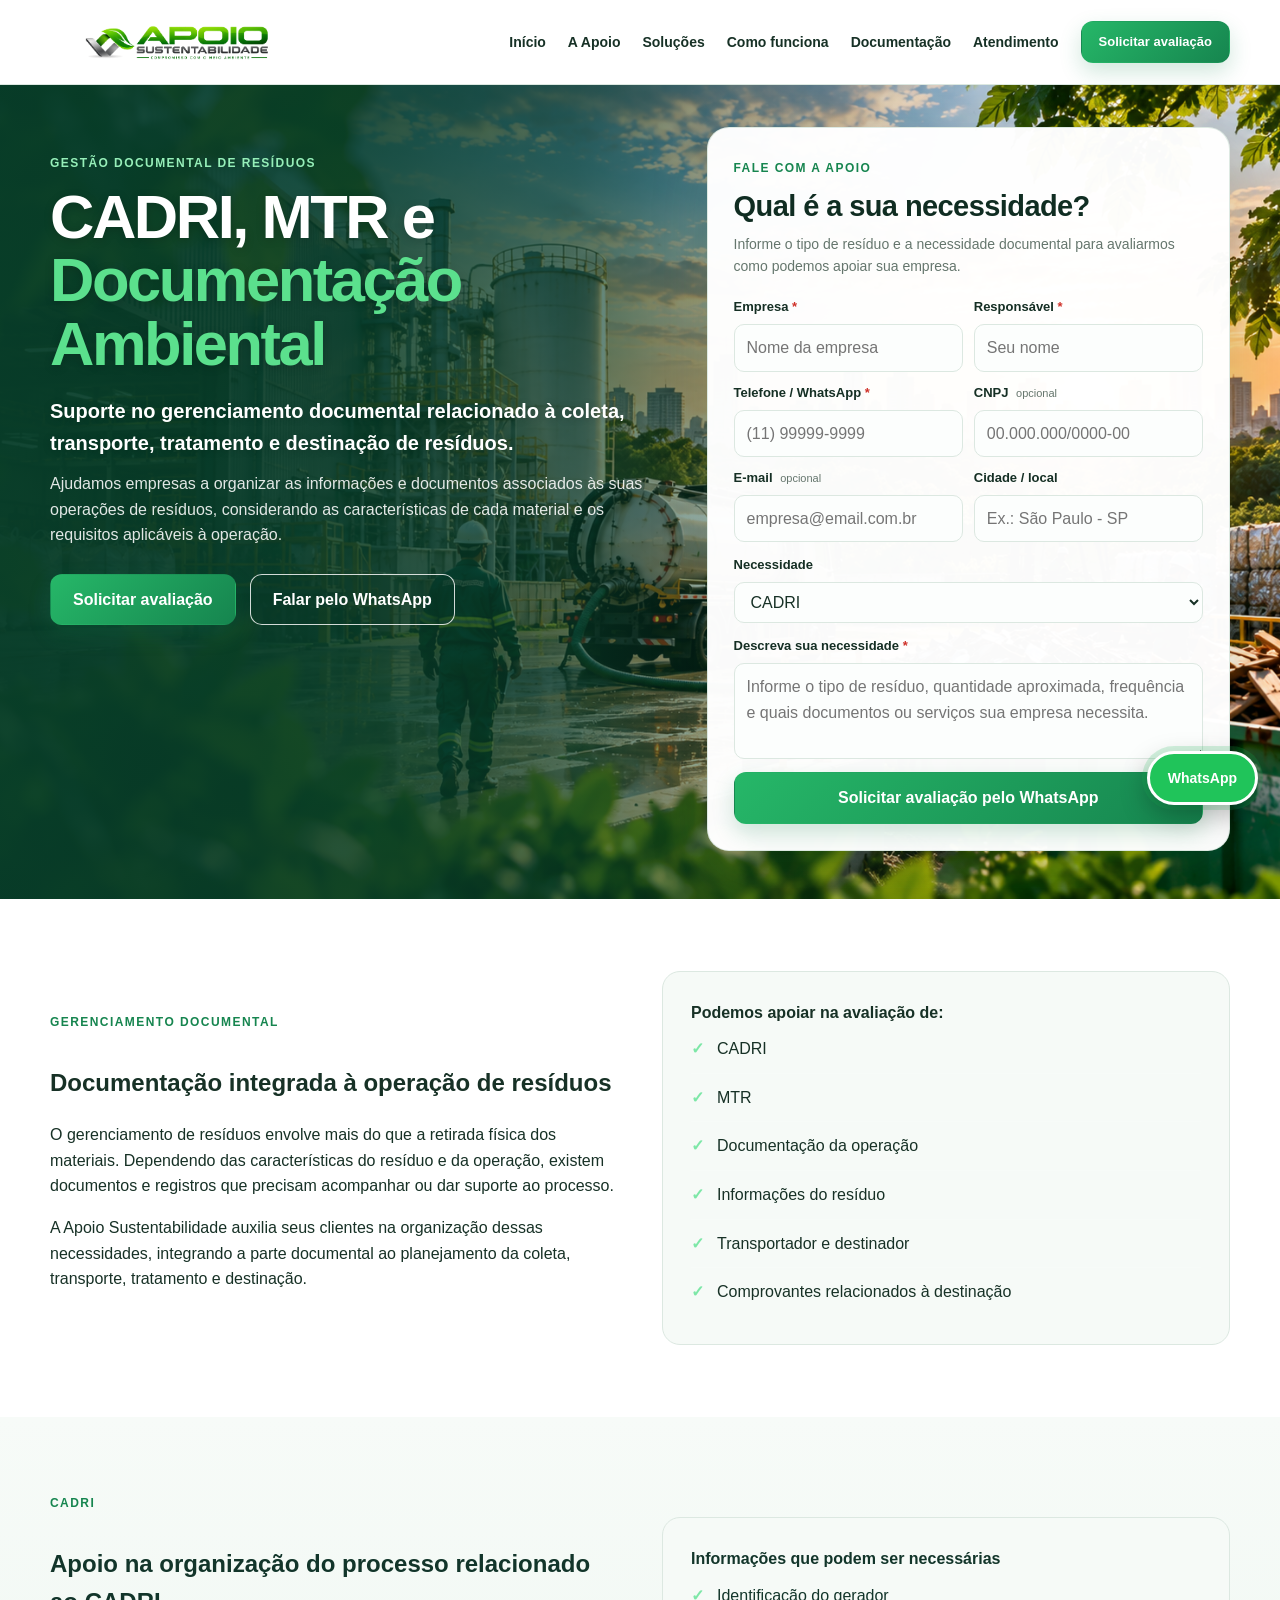
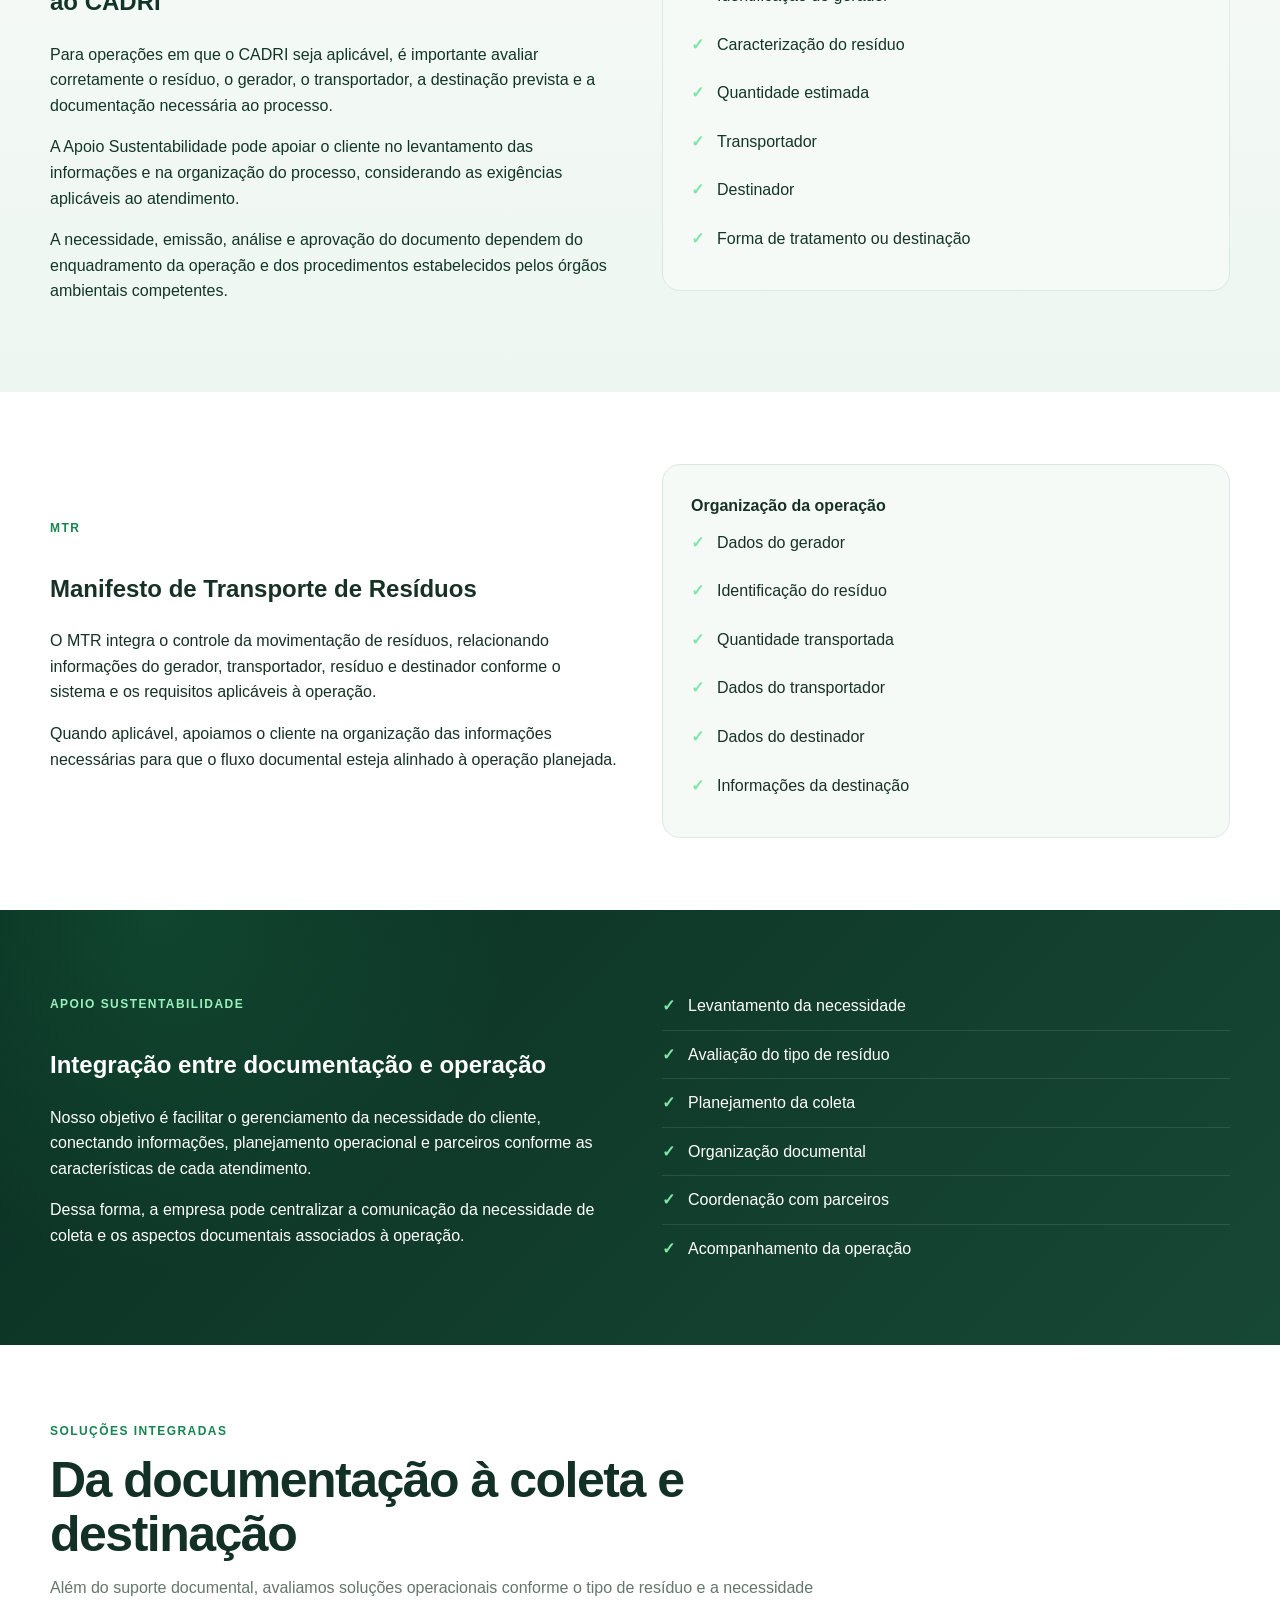
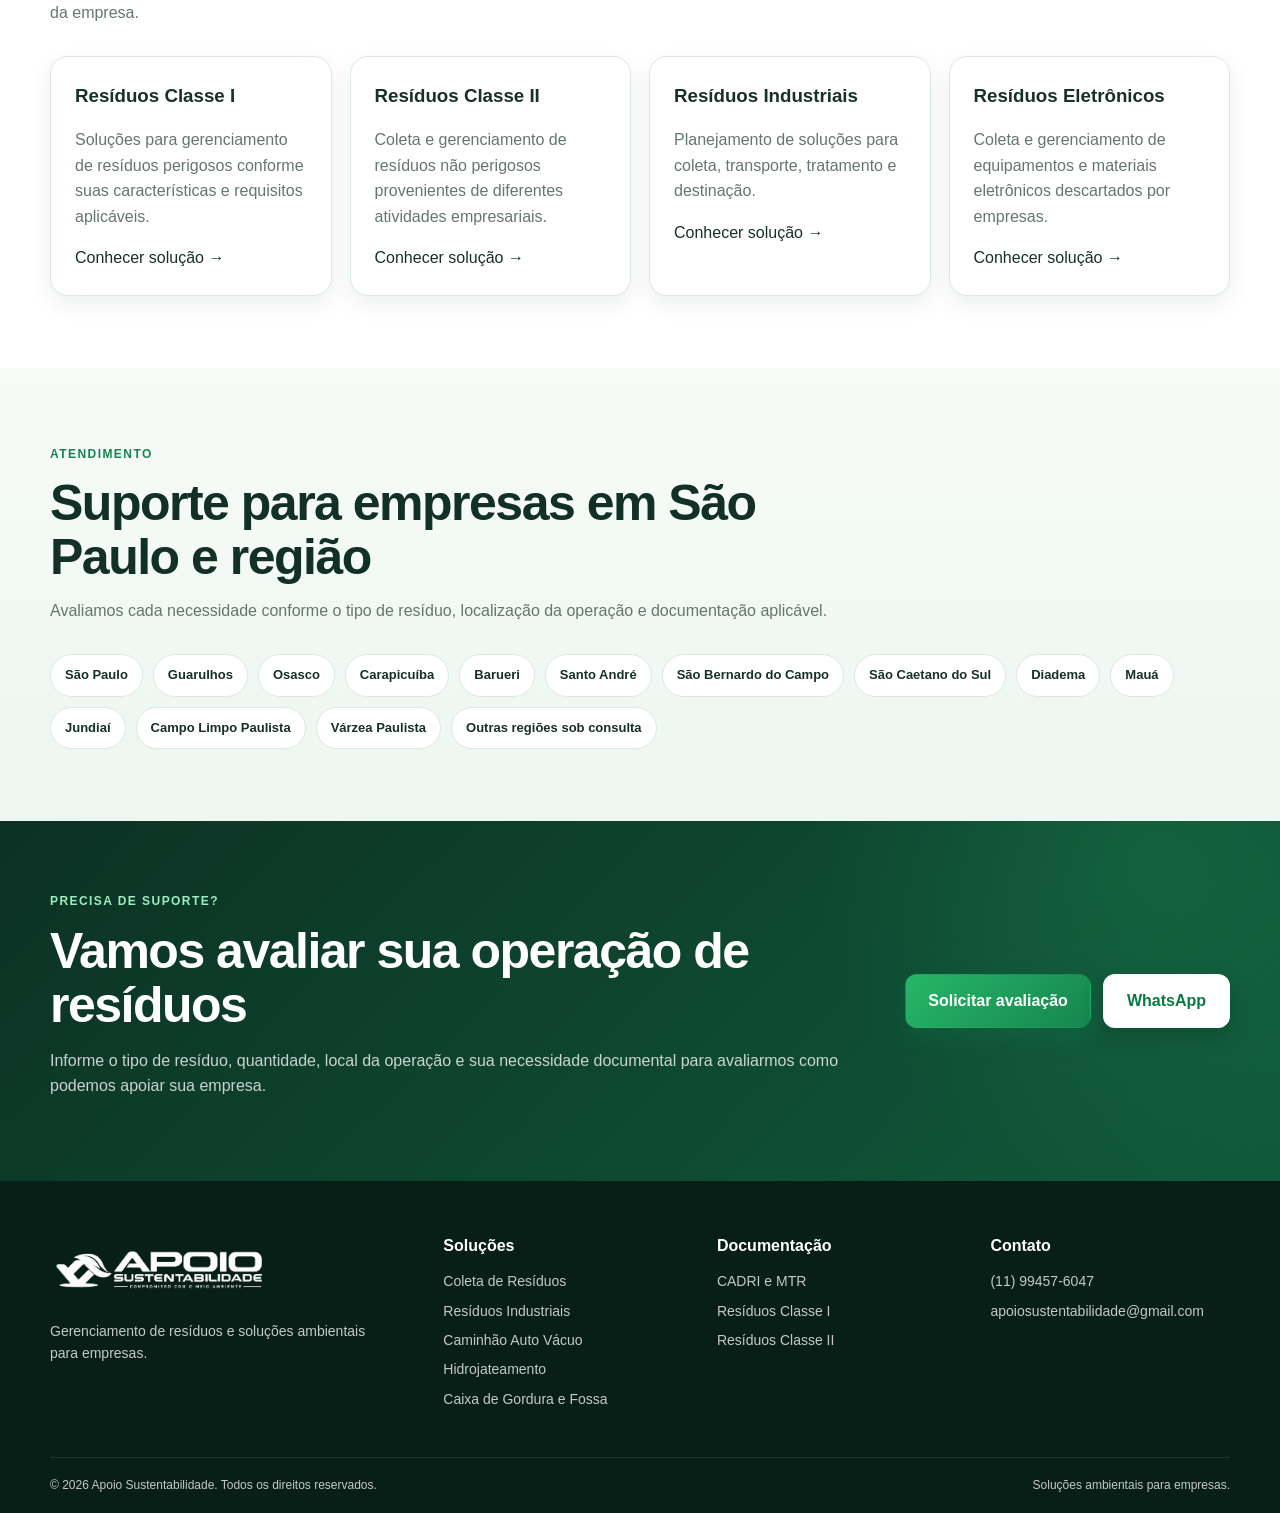
==== cadri-mtr-documentacao-ambiental.html @ a66aed2f "Cria página de CADRI MTR e documentação ambiental" ====
<!DOCTYPE html>
<html lang="pt-BR">
<head>
  <meta charset="UTF-8">
  <meta name="viewport" content="width=device-width, initial-scale=1.0">

  <title>CADRI, MTR e Documentação Ambiental | Apoio Sustentabilidade</title>

  <meta
    name="description"
    content="Suporte no gerenciamento de CADRI, MTR e documentação ambiental relacionada à coleta, transporte e destinação de resíduos para empresas em São Paulo."
  >

  <link
    rel="canonical"
    href="https://www.apoiosustentabilidade.com.br/cadri-mtr-documentacao-ambiental.html"
  >

  <link rel="icon" type="image/svg+xml" href="favicon.svg">
  <link rel="stylesheet" href="styles.css?v=20260906-4">
</head>

<body id="top">

<header class="header">
  <div class="container nav-wrap">

    <a href="index.html" class="brand" aria-label="Apoio Sustentabilidade">
      <img
        src="logo-apoio.png"
        alt="Apoio Sustentabilidade"
        class="brand-logo"
      >
    </a>

    <button
      class="menu-toggle"
      type="button"
      aria-label="Abrir menu"
    >
      ☰
    </button>

    <nav class="nav">
      <a href="index.html">Início</a>
      <a href="index.html#apoio">A Apoio</a>
      <a href="index.html#solucoes">Soluções</a>
      <a href="index.html#como-funciona">Como funciona</a>
      <a href="index.html#documentacao">Documentação</a>
      <a href="index.html#atendimento">Atendimento</a>

      <a href="#cotacao" class="btn btn-sm">
        Solicitar avaliação
      </a>
    </nav>

  </div>
</header>


<main>

  <!-- HERO -->

  <section class="hero hero-v2">

    <div class="container hero-grid">

      <div class="hero-copy hero-copy-v2">

        <span class="eyebrow hero-eyebrow">
          Gestão documental de resíduos
        </span>

        <h1>
          CADRI, MTR e
          <strong>Documentação Ambiental</strong>
        </h1>

        <p class="hero-lead">
          Suporte no gerenciamento documental relacionado à coleta,
          transporte, tratamento e destinação de resíduos.
        </p>

        <p class="hero-description">
          Ajudamos empresas a organizar as informações e documentos
          associados às suas operações de resíduos, considerando as
          características de cada material e os requisitos aplicáveis
          à operação.
        </p>

        <div class="hero-actions">

          <a href="#cotacao" class="btn">
            Solicitar avaliação
          </a>

          <a
            href="https://wa.me/5511994576047"
            target="_blank"
            rel="noopener noreferrer"
            class="btn btn-outline"
          >
            Falar pelo WhatsApp
          </a>

        </div>

      </div>


      <!-- FORMULÁRIO -->

      <div class="quote-card quote-card-v2" id="cotacao">

        <span class="eyebrow">
          Fale com a Apoio
        </span>

        <h2>
          Qual é a sua necessidade?
        </h2>

        <p class="quote-intro">
          Informe o tipo de resíduo e a necessidade documental
          para avaliarmos como podemos apoiar sua empresa.
        </p>

        <form id="leadForm">

          <div class="form-grid">

            <div class="form-field">
              <label for="empresa">
                Empresa <span>*</span>
              </label>

              <input
                id="empresa"
                type="text"
                placeholder="Nome da empresa"
                required
              >
            </div>


            <div class="form-field">
              <label for="nome">
                Responsável <span>*</span>
              </label>

              <input
                id="nome"
                type="text"
                placeholder="Seu nome"
                required
              >
            </div>


            <div class="form-field">
              <label for="telefone">
                Telefone / WhatsApp <span>*</span>
              </label>

              <input
                id="telefone"
                type="tel"
                placeholder="(11) 99999-9999"
                required
              >
            </div>


            <div class="form-field">
              <label for="cnpj">
                CNPJ <small>opcional</small>
              </label>

              <input
                id="cnpj"
                type="text"
                placeholder="00.000.000/0000-00"
              >
            </div>


            <div class="form-field">
              <label for="email">
                E-mail <small>opcional</small>
              </label>

              <input
                id="email"
                type="email"
                placeholder="empresa@email.com.br"
              >
            </div>


            <div class="form-field">
              <label for="cidade">
                Cidade / local
              </label>

              <input
                id="cidade"
                type="text"
                placeholder="Ex.: São Paulo - SP"
              >
            </div>

          </div>


          <div class="form-field">

            <label for="servico">
              Necessidade
            </label>

            <select id="servico">

              <option value="CADRI">
                CADRI
              </option>

              <option value="MTR">
                MTR
              </option>

              <option value="CADRI e MTR">
                CADRI e MTR
              </option>

              <option value="Documentação Ambiental">
                Documentação Ambiental
              </option>

              <option value="Gerenciamento de Resíduos">
                Gerenciamento de Resíduos
              </option>

              <option value="Coleta e Destinação de Resíduos">
                Coleta e Destinação de Resíduos
              </option>

              <option value="Outro">
                Outro
              </option>

            </select>

          </div>


          <div class="form-field">

            <label for="demanda">
              Descreva sua necessidade <span>*</span>
            </label>

            <textarea
              id="demanda"
              placeholder="Informe o tipo de resíduo, quantidade aproximada, frequência e quais documentos ou serviços sua empresa necessita."
              required
            ></textarea>

          </div>


          <button type="submit" class="btn btn-full">
            Solicitar avaliação pelo WhatsApp
          </button>

        </form>

      </div>

    </div>

  </section>


  <!-- INTRODUÇÃO -->

  <section class="section">

    <div class="container two-col">

      <div>

        <span class="eyebrow">
          Gerenciamento documental
        </span>

        <h2>
          Documentação integrada à operação de resíduos
        </h2>

        <p>
          O gerenciamento de resíduos envolve mais do que a retirada
          física dos materiais. Dependendo das características do
          resíduo e da operação, existem documentos e registros que
          precisam acompanhar ou dar suporte ao processo.
        </p>

        <p>
          A Apoio Sustentabilidade auxilia seus clientes na organização
          dessas necessidades, integrando a parte documental ao
          planejamento da coleta, transporte, tratamento e destinação.
        </p>

      </div>


      <div class="area-panel">

        <strong>
          Podemos apoiar na avaliação de:
        </strong>

        <ul class="check-list">
          <li>CADRI</li>
          <li>MTR</li>
          <li>Documentação da operação</li>
          <li>Informações do resíduo</li>
          <li>Transportador e destinador</li>
          <li>Comprovantes relacionados à destinação</li>
        </ul>

      </div>

    </div>

  </section>


  <!-- CADRI -->

  <section class="section equipment-solutions">

    <div class="container two-col">

      <div>

        <span class="eyebrow">
          CADRI
        </span>

        <h2>
          Apoio na organização do processo relacionado ao CADRI
        </h2>

        <p>
          Para operações em que o CADRI seja aplicável, é importante
          avaliar corretamente o resíduo, o gerador, o transportador,
          a destinação prevista e a documentação necessária ao processo.
        </p>

        <p>
          A Apoio Sustentabilidade pode apoiar o cliente no levantamento
          das informações e na organização do processo, considerando
          as exigências aplicáveis ao atendimento.
        </p>

        <p>
          A necessidade, emissão, análise e aprovação do documento
          dependem do enquadramento da operação e dos procedimentos
          estabelecidos pelos órgãos ambientais competentes.
        </p>

      </div>


      <div class="area-panel">

        <strong>
          Informações que podem ser necessárias
        </strong>

        <ul class="check-list">
          <li>Identificação do gerador</li>
          <li>Caracterização do resíduo</li>
          <li>Quantidade estimada</li>
          <li>Transportador</li>
          <li>Destinador</li>
          <li>Forma de tratamento ou destinação</li>
        </ul>

      </div>

    </div>

  </section>


  <!-- MTR -->

  <section class="section">

    <div class="container two-col">

      <div>

        <span class="eyebrow">
          MTR
        </span>

        <h2>
          Manifesto de Transporte de Resíduos
        </h2>

        <p>
          O MTR integra o controle da movimentação de resíduos,
          relacionando informações do gerador, transportador,
          resíduo e destinador conforme o sistema e os requisitos
          aplicáveis à operação.
        </p>

        <p>
          Quando aplicável, apoiamos o cliente na organização das
          informações necessárias para que o fluxo documental esteja
          alinhado à operação planejada.
        </p>

      </div>


      <div class="area-panel">

        <strong>
          Organização da operação
        </strong>

        <ul class="check-list">
          <li>Dados do gerador</li>
          <li>Identificação do resíduo</li>
          <li>Quantidade transportada</li>
          <li>Dados do transportador</li>
          <li>Dados do destinador</li>
          <li>Informações da destinação</li>
        </ul>

      </div>

    </div>

  </section>


  <!-- GESTÃO COMPLETA -->

  <section class="section-dark">

    <div class="container two-col">

      <div>

        <span class="eyebrow light">
          Apoio Sustentabilidade
        </span>

        <h2>
          Integração entre documentação e operação
        </h2>

        <p>
          Nosso objetivo é facilitar o gerenciamento da necessidade
          do cliente, conectando informações, planejamento operacional
          e parceiros conforme as características de cada atendimento.
        </p>

        <p>
          Dessa forma, a empresa pode centralizar a comunicação da
          necessidade de coleta e os aspectos documentais associados
          à operação.
        </p>

      </div>


      <div>

        <ul class="check-list">
          <li>Levantamento da necessidade</li>
          <li>Avaliação do tipo de resíduo</li>
          <li>Planejamento da coleta</li>
          <li>Organização documental</li>
          <li>Coordenação com parceiros</li>
          <li>Acompanhamento da operação</li>
        </ul>

      </div>

    </div>

  </section>


  <!-- OUTROS SERVIÇOS -->

  <section class="section">

    <div class="container">

      <div class="section-heading">

        <span class="eyebrow">
          Soluções integradas
        </span>

        <h2>
          Da documentação à coleta e destinação
        </h2>

        <p>
          Além do suporte documental, avaliamos soluções operacionais
          conforme o tipo de resíduo e a necessidade da empresa.
        </p>

      </div>


      <div class="cards">

        <div class="card">
          <h3>Resíduos Classe I</h3>
          <p>
            Soluções para gerenciamento de resíduos perigosos
            conforme suas características e requisitos aplicáveis.
          </p>

          <a href="residuos-classe-1.html">
            Conhecer solução →
          </a>
        </div>


        <div class="card">
          <h3>Resíduos Classe II</h3>
          <p>
            Coleta e gerenciamento de resíduos não perigosos
            provenientes de diferentes atividades empresariais.
          </p>

          <a href="residuos-classe-2.html">
            Conhecer solução →
          </a>
        </div>


        <div class="card">
          <h3>Resíduos Industriais</h3>
          <p>
            Planejamento de soluções para coleta, transporte,
            tratamento e destinação.
          </p>

          <a href="residuos-industriais.html">
            Conhecer solução →
          </a>
        </div>


        <div class="card">
          <h3>Resíduos Eletrônicos</h3>
          <p>
            Coleta e gerenciamento de equipamentos e materiais
            eletrônicos descartados por empresas.
          </p>

          <a href="coleta-residuos-eletronicos.html">
            Conhecer solução →
          </a>
        </div>

      </div>

    </div>

  </section>


  <!-- REGIÃO -->

  <section class="section equipment-solutions">

    <div class="container">

      <div class="section-heading">

        <span class="eyebrow">
          Atendimento
        </span>

        <h2>
          Suporte para empresas em São Paulo e região
        </h2>

        <p>
          Avaliamos cada necessidade conforme o tipo de resíduo,
          localização da operação e documentação aplicável.
        </p>

      </div>


      <div class="region-list">
        <span>São Paulo</span>
        <span>Guarulhos</span>
        <span>Osasco</span>
        <span>Carapicuíba</span>
        <span>Barueri</span>
        <span>Santo André</span>
        <span>São Bernardo do Campo</span>
        <span>São Caetano do Sul</span>
        <span>Diadema</span>
        <span>Mauá</span>
        <span>Jundiaí</span>
        <span>Campo Limpo Paulista</span>
        <span>Várzea Paulista</span>
        <span>Outras regiões sob consulta</span>
      </div>

    </div>

  </section>


  <!-- CTA FINAL -->

  <section class="final-cta">

    <div class="container final-cta-box">

      <div>

        <span class="eyebrow light">
          Precisa de suporte?
        </span>

        <h2>
          Vamos avaliar sua operação de resíduos
        </h2>

        <p>
          Informe o tipo de resíduo, quantidade, local da operação
          e sua necessidade documental para avaliarmos como podemos
          apoiar sua empresa.
        </p>

      </div>


      <div class="final-cta-actions">

        <a href="#cotacao" class="btn">
          Solicitar avaliação
        </a>

        <a
          href="https://wa.me/5511994576047"
          target="_blank"
          rel="noopener noreferrer"
          class="btn btn-outline"
        >
          WhatsApp
        </a>

      </div>

    </div>

  </section>

</main>


<!-- RODAPÉ -->

<footer class="footer">

  <div class="container footer-grid">

    <div>

      <img
        src="logo-apoio.png"
        alt="Apoio Sustentabilidade"
        class="footer-logo"
      >

      <p>
        Gerenciamento de resíduos e soluções ambientais para empresas.
      </p>

    </div>


    <div>

      <strong>Soluções</strong>

      <a href="coleta-de-residuos.html">
        Coleta de Resíduos
      </a>

      <a href="residuos-industriais.html">
        Resíduos Industriais
      </a>

      <a href="caminhao-auto-vacuo.html">
        Caminhão Auto Vácuo
      </a>

      <a href="hidrojateamento-industrial.html">
        Hidrojateamento
      </a>

      <a href="limpeza-caixa-gordura-fossa.html">
        Caixa de Gordura e Fossa
      </a>

    </div>


    <div>

      <strong>Documentação</strong>

      <a href="cadri-mtr-documentacao-ambiental.html">
        CADRI e MTR
      </a>

      <a href="residuos-classe-1.html">
        Resíduos Classe I
      </a>

      <a href="residuos-classe-2.html">
        Resíduos Classe II
      </a>

    </div>


    <div>

      <strong>Contato</strong>

      <a href="tel:+5511994576047">
        (11) 99457-6047
      </a>

      <a href="mailto:apoiosustentabilidade@gmail.com">
        apoiosustentabilidade@gmail.com
      </a>

    </div>

  </div>


  <div class="container footer-bottom">

    <span>
      © <span id="ano"></span> Apoio Sustentabilidade.
      Todos os direitos reservados.
    </span>

    <span>
      Soluções ambientais para empresas.
    </span>

  </div>

</footer>


<a
  href="https://wa.me/5511994576047"
  target="_blank"
  rel="noopener noreferrer"
  class="whatsapp-float"
  aria-label="Falar pelo WhatsApp"
>
  WhatsApp
</a>


<script src="script.js?v=20260906-2"></script>

</body>
</html>
---- styles.css ----
:root {
  --green: #16854f;
  --green-light: #26b768;
  --green-dark: #0c5b38;
  --green-soft: #eaf6ef;

  --dark: #102d22;
  --dark-2: #174635;

  --text: #173126;
  --muted: #65766d;
  --line: #dce8e1;

  --light: #f6faf7;
  --white: #ffffff;

  --shadow-sm: 0 8px 22px rgba(15, 53, 39, 0.08);
  --shadow-md: 0 16px 38px rgba(15, 53, 39, 0.12);
  --shadow-lg: 0 24px 60px rgba(15, 53, 39, 0.16);

  --radius: 18px;
}


/* =========================================================
   RESET
   ========================================================= */

* {
  box-sizing: border-box;
}

html {
  scroll-behavior: smooth;
  scroll-padding-top: 90px;
}

body {
  margin: 0;
  font-family: "Inter", Arial, sans-serif;
  color: var(--text);
  background: var(--white);
  line-height: 1.6;
}

img {
  display: block;
  max-width: 100%;
}

a {
  color: inherit;
  text-decoration: none;
}

button,
input,
select,
textarea {
  font: inherit;
}

.container {
  width: min(1180px, calc(100% - 32px));
  margin-inline: auto;
}


/* =========================================================
   CABEÇALHO
   ========================================================= */

.header {
  position: sticky;
  top: 0;
  z-index: 1000;
  background: rgba(255, 255, 255, 0.98);
  border-bottom: 1px solid var(--line);
  backdrop-filter: blur(10px);
}

.nav-wrap {
  min-height: 84px;
  display: flex;
  align-items: center;
  justify-content: space-between;
  gap: 26px;
}

.brand {
  display: flex;
  align-items: center;
  flex: 0 0 auto;
}

.brand-logo {
  width: 255px;
  max-height: 65px;
  object-fit: contain;
}

.nav {
  display: flex;
  align-items: center;
  gap: 22px;
  margin-left: auto;
  font-size: 14px;
  font-weight: 700;
}

.nav > a:not(.btn) {
  position: relative;
  padding: 30px 0;
}

.nav > a:not(.btn)::after {
  content: "";
  position: absolute;
  left: 0;
  bottom: 21px;
  width: 0;
  height: 2px;
  background: var(--green);
  transition: width 0.2s ease;
}

.nav > a:not(.btn):hover::after {
  width: 100%;
}

.menu-toggle {
  display: none;
  padding: 4px;
  border: 0;
  background: transparent;
  color: var(--dark);
  font-size: 28px;
  cursor: pointer;
}


/* =========================================================
   BOTÕES
   ========================================================= */

.btn {
  display: inline-flex;
  align-items: center;
  justify-content: center;

  min-height: 48px;
  padding: 12px 22px;

  border: 1px solid transparent;
  border-radius: 12px;

  background: linear-gradient(
    135deg,
    var(--green-light),
    var(--green)
  );

  color: var(--white);
  font-weight: 800;

  cursor: pointer;

  box-shadow: 0 9px 22px rgba(22, 133, 79, 0.2);

  transition:
    transform 0.2s ease,
    box-shadow 0.2s ease;
}

.btn:hover {
  transform: translateY(-2px);
  box-shadow: 0 14px 30px rgba(22, 133, 79, 0.27);
}

.btn-sm {
  min-height: 42px;
  padding: 10px 17px;
  font-size: 13px;
}

.btn-outline {
  background: transparent;
  color: var(--green);
  border-color: var(--green);
  box-shadow: none;
}

.btn-whatsapp {
  background: linear-gradient(135deg, #25d366, #168d49);
}

.btn-email {
  background: linear-gradient(135deg, #2879b7, #155b91);
}


/* =========================================================
   TEXTOS DE DESTAQUE
   ========================================================= */

.eyebrow {
  display: inline-block;
  margin-bottom: 12px;

  color: var(--green);

  font-size: 12px;
  font-weight: 800;
  letter-spacing: 0.12em;
  text-transform: uppercase;
}

.eyebrow.light {
  color: #9af0bc;
}


/* =========================================================
   HERO PADRÃO - PÁGINAS INTERNAS
   ========================================================= */

.hero {
  position: relative;
  overflow: hidden;

  padding: 58px 0;

  background:
    radial-gradient(
      circle at 84% 18%,
      rgba(38, 183, 104, 0.18),
      transparent 30%
    ),
    linear-gradient(
      125deg,
      #092c20 0%,
      #10563b 100%
    );

  color: var(--white);
}

.hero-grid {
  position: relative;
  z-index: 2;

  display: grid;
  grid-template-columns: 1.08fr 0.92fr;

  gap: 42px;
  align-items: start;
}

.hero-copy {
  max-width: 700px;
}

.hero h1 {
  margin: 0;

  font-size: clamp(42px, 4.8vw, 64px);
  font-weight: 800;
  line-height: 1.03;
  letter-spacing: -0.04em;

  color: var(--white);
}

.hero h1 strong {
  display: block;
  color: #79e6a3;
}

.hero-lead {
  margin: 20px 0 0;

  font-size: 20px;
  font-weight: 600;

  color: rgba(255, 255, 255, 0.95);
}

.hero-description {
  margin: 12px 0 0;
  color: rgba(255, 255, 255, 0.78);
}

.hero-actions {
  display: flex;
  flex-wrap: wrap;
  gap: 14px;

  margin-top: 26px;
}

.hero .btn-outline {
  color: var(--white);
  border-color: rgba(255, 255, 255, 0.76);
}

.hero-features {
  display: grid;
  grid-template-columns: repeat(3, 1fr);

  gap: 12px;

  margin-top: 28px;
}

.hero-feature {
  display: flex;
  gap: 10px;

  padding: 14px 12px;

  border-top: 1px solid rgba(255, 255, 255, 0.16);
}

.hero-feature strong,
.hero-feature small {
  display: block;
}

.hero-feature strong {
  color: var(--white);
}

.hero-feature small {
  margin-top: 2px;

  color: rgba(255, 255, 255, 0.7);

  font-size: 12px;
}

.feature-icon {
  width: 26px;
  height: 26px;

  flex: 0 0 26px;

  display: grid;
  place-items: center;

  border-radius: 50%;

  background: rgba(121, 230, 163, 0.18);
  color: #82e8a8;

  font-weight: 900;
}


/* =========================================================
   HOME - HERO NOVO CLARO COM FOTOGRAFIA
   ========================================================= */

.hero.hero-v2 {
  position: relative;

  padding: 42px 0 48px;

  background:
  linear-gradient(
    90deg,
    rgba(5, 58, 39, 0.88) 0%,
    rgba(5, 58, 39, 0.80) 25%,
    rgba(5, 58, 39, 0.60) 42%,
    rgba(5, 58, 39, 0.22) 58%,
    rgba(5, 58, 39, 0.00) 72%
  ),
  url("/banner-home-apoio.png") center center / cover no-repeat;

color: #ffffff;

  }


/* camada clara SOMENTE no lado do texto */

.hero.hero-v2::before {
  content: "";

  position: absolute;
  inset: 0;

  z-index: 0;

  pointer-events: none;

  background:
    linear-gradient(
      90deg,
      rgba(255, 255, 255, 0.98) 0%,
      rgba(255, 255, 255, 0.94) 22%,
      rgba(255, 255, 255, 0.86) 37%,
      rgba(255, 255, 255, 0.58) 50%,
      rgba(255, 255, 255, 0.18) 62%,
      rgba(255, 255, 255, 0.00) 74%
    );
}

.hero.hero-v2 .hero-grid {
  position: relative;
  z-index: 2;
}

.hero-copy-v2 {
  padding-top: 22px;
}

.hero.hero-v2 .hero-eyebrow {
  color: #087c43;
}

.hero.hero-v2 h1 {
  color: #102d22;
  text-shadow: none;
}

.hero.hero-v2 h1 strong {
  color: #1fb867;
}

.hero.hero-v2 .hero-lead {
  color: #18382c;
  text-shadow: none;
}

.hero.hero-v2 .hero-description {
  color: #4c6357;
  text-shadow: none;
}

.hero.hero-v2 .hero-feature {
  border-top-color: rgba(22, 133, 79, 0.2);
}

.hero.hero-v2 .hero-feature strong {
  color: #173126;
}

.hero.hero-v2 .hero-feature small {
  color: #5e7468;
}

.hero.hero-v2 .feature-icon {
  background: rgba(31, 184, 103, 0.12);
  color: #16854f;
}

.hero.hero-v2 .btn-outline {
  background: rgba(255, 255, 255, 0.88);
  color: var(--green);
  border-color: var(--green);
}


/* =========================================================
   FORMULÁRIO
   ========================================================= */

.quote-card {
  background: rgba(255, 255, 255, 0.98);
  color: var(--text);

  border: 1px solid rgba(220, 232, 225, 0.95);
  border-radius: 22px;

  box-shadow: var(--shadow-lg);
}

.quote-card-v2 {
  padding: 26px;
}

.quote-card .eyebrow {
  color: var(--green);
}

.quote-card h2 {
  margin: 0;

  color: #102d22;

  font-size: 29px;
  line-height: 1.15;
  letter-spacing: -0.02em;
}

.quote-intro {
  margin: 9px 0 20px;

  color: var(--muted);
  font-size: 14px;
}

.quote-card form {
  display: grid;
  gap: 13px;
}

.form-grid {
  display: grid;
  grid-template-columns: repeat(2, 1fr);

  gap: 11px;
}

.form-field {
  display: grid;
  gap: 6px;
}

.form-field label {
  color: #152f24;

  font-size: 13px;
  font-weight: 700;
}

.form-field label span {
  color: #cf3028;
}

.form-field label small {
  margin-left: 4px;

  color: var(--muted);

  font-size: 11px;
  font-weight: 500;
}

.form-field input,
.form-field select,
.form-field textarea {
  width: 100%;

  padding: 10px 12px;

  border: 1px solid var(--line);
  border-radius: 10px;

  background: #fcfefd;
  color: var(--text);

  outline: none;

  transition:
    border-color 0.2s ease,
    box-shadow 0.2s ease;
}

.form-field input:focus,
.form-field select:focus,
.form-field textarea:focus {
  border-color: var(--green-light);

  box-shadow:
    0 0 0 3px rgba(38, 183, 104, 0.12);
}

.form-field textarea {
  min-height: 96px;
  resize: vertical;
}

.send-choice {
  padding: 12px 14px;

  border: 1px solid var(--line);
  border-radius: 12px;

  background: #f3f8f5;
}

.send-choice strong {
  display: block;

  color: #173126;
  font-size: 14px;
}

.send-choice p {
  margin: 3px 0 0;

  color: var(--muted);
  font-size: 12px;
}

.form-actions {
  display: grid;
  grid-template-columns: 1fr 1fr;

  gap: 10px;
}

.form-required {
  margin: 0;

  color: var(--muted);

  text-align: right;
  font-size: 11px;
}


/* =========================================================
   FAIXA DE CONFIANÇA
   ========================================================= */

.trust-strip {
  background: #f1f8f4;
  border-bottom: 1px solid var(--line);
}

.trust-grid {
  display: grid;
  grid-template-columns: repeat(4, 1fr);
}

.trust-item {
  padding: 22px 24px;

  border-right: 1px solid var(--line);
}

.trust-item:last-child {
  border-right: 0;
}

.trust-item strong,
.trust-item span {
  display: block;
}

.trust-item strong {
  margin-bottom: 5px;

  color: #123426;
}

.trust-item span {
  color: var(--muted);

  font-size: 13px;
  line-height: 1.45;
}


/* =========================================================
   SEÇÕES
   ========================================================= */

.section {
  padding: 72px 0;
}

.section-soft {
  background: #fbfdfb;
}

.section-dark {
  padding: 72px 0;

  background:
    radial-gradient(
      circle at 12% 0%,
      rgba(38, 183, 104, 0.14),
      transparent 30%
    ),
    linear-gradient(
      135deg,
      #0b3023,
      #174835
    );

  color: var(--white);
}

.section-heading {
  max-width: 780px;

  margin-bottom: 30px;
}

.section-heading-center {
  margin-inline: auto;
  text-align: center;
}

.section-heading h2,
.about-content h2,
.value-content h2,
.documentation-section h2,
.regions-section h2,
.final-cta h2 {
  margin: 0;

  color: #123025;

  font-size: clamp(34px, 4vw, 50px);
  line-height: 1.08;
  letter-spacing: -0.03em;
}

.section-dark .section-heading h2,
.section-dark .value-content h2,
.final-cta h2 {
  color: var(--white);
}

.section-heading p {
  margin: 14px 0 0;

  color: var(--muted);
}

.section-dark .section-heading p,
.section-dark .lead {
  color: rgba(255, 255, 255, 0.78);
}


/* =========================================================
   SERVIÇOS COM FOTOGRAFIAS
   ========================================================= */

.service-photo-grid {
  display: grid;
  grid-template-columns: repeat(3, 1fr);

  gap: 18px;
}

.service-photo-card {
  overflow: hidden;

  display: flex;
  flex-direction: column;

  border: 1px solid var(--line);
  border-radius: 18px;

  background: var(--white);

  box-shadow:
    0 7px 22px rgba(15, 53, 39, 0.06);

  transition:
    transform 0.2s ease,
    box-shadow 0.2s ease;
}

.service-photo-card:hover {
  transform: translateY(-4px);
  box-shadow: var(--shadow-md);
}

.service-photo {
  position: relative;

  height: 145px;

  overflow: hidden;

  background: #dfeae3;
}

.service-photo img {
  width: 100%;
  height: 145px;

  object-fit: cover;
  object-position: center;
}

.service-photo::after {
  content: "";

  position: absolute;
  left: 0;
  right: 0;
  bottom: 0;

  height: 42%;

  background:
    linear-gradient(
      to top,
      rgba(7, 42, 29, 0.54),
      transparent
    );
}

.service-photo-tag {
  position: absolute;
  left: 14px;
  bottom: 12px;

  z-index: 2;

  padding: 5px 10px;

  border-radius: 999px;

  background: rgba(255, 255, 255, 0.95);

  color: var(--green-dark);

  font-size: 11px;
  font-weight: 800;
}

.service-photo-content {
  display: flex;
  flex: 1;
  flex-direction: column;

  padding: 18px 20px 20px;
}

.service-photo-content h3 {
  margin: 0;

  color: #123025;

  font-size: 20px;
  line-height: 1.2;
}

.service-photo-content p {
  margin: 8px 0 0;

  color: var(--muted);

  font-size: 14px;
  line-height: 1.45;
}

.card-link {
  display: inline-block;

  margin-top: auto;
  padding-top: 16px;

  color: var(--green);

  font-size: 13px;
  font-weight: 800;
}


/* =========================================================
   SOLUÇÕES OPERACIONAIS
   ========================================================= */

.operation-grid {
  display: grid;
  grid-template-columns: repeat(4, 1fr);

  gap: 16px;
}

.operation-card {
  display: flex;
  flex-direction: column;

  min-height: 215px;

  padding: 22px;

  border: 1px solid rgba(255, 255, 255, 0.12);
  border-radius: 18px;

  background: rgba(255, 255, 255, 0.07);

  color: var(--white);

  transition:
    transform 0.2s ease,
    background 0.2s ease,
    border-color 0.2s ease;
}

.operation-card:hover {
  transform: translateY(-4px);

  background: rgba(255, 255, 255, 0.11);
  border-color: rgba(154, 240, 188, 0.35);
}

.operation-visual {
  width: 62px;
  height: 62px;

  display: grid;
  place-items: center;

  margin-bottom: 16px;

  border: 1px solid rgba(154, 240, 188, 0.24);
  border-radius: 16px;

  background: rgba(154, 240, 188, 0.1);

  color: #9af0bc;
}

.operation-visual svg {
  width: 40px;
  height: 40px;

  display: block;

  fill: none !important;
  stroke: currentColor !important;
}

.operation-visual svg * {
  fill: none !important;
  stroke: currentColor !important;
}

.operation-card strong {
  color: var(--white);

  font-size: 17px;
  line-height: 1.22;
}

.operation-card small {
  display: block;

  margin-top: 9px;

  color: rgba(255, 255, 255, 0.74);

  font-size: 13px;
  line-height: 1.45;
}

.operation-link {
  margin-top: auto;
  padding-top: 14px;

  color: #9af0bc;

  font-size: 12px;
  font-weight: 800;
}


/* =========================================================
   SOBRE
   ========================================================= */

.about-grid {
  display: grid;
  grid-template-columns: 1.05fr 0.95fr;

  gap: 48px;

  align-items: center;
}

.about-content p {
  color: var(--muted);
}

.about-panel {
  display: grid;
  grid-template-columns: repeat(2, 1fr);

  gap: 14px;
}

.about-highlight {
  min-height: 150px;

  padding: 22px;

  border: 1px solid var(--line);
  border-radius: 16px;

  background: var(--light);
}

.about-highlight strong,
.about-highlight span {
  display: block;
}

.about-highlight strong {
  margin-bottom: 8px;

  color: #123025;
}

.about-highlight span {
  color: var(--muted);
  font-size: 13px;
}


/* =========================================================
   PROCESSO
   ========================================================= */

.process-section {
  background: #f8fbf9;
}

.process-grid {
  display: grid;
  grid-template-columns: repeat(4, 1fr);

  gap: 16px;
}

.process-card {
  padding: 24px;

  border: 1px solid var(--line);
  border-radius: 18px;

  background: var(--white);
}

.process-card > span {
  width: 46px;
  height: 46px;

  display: inline-flex;
  align-items: center;
  justify-content: center;

  margin-bottom: 16px;

  border-radius: 50%;

  background: var(--green);
  color: var(--white);

  font-weight: 800;
}

.process-card h3 {
  margin: 0;

  color: #123025;
}

.process-card p {
  margin-bottom: 0;

  color: var(--muted);

  font-size: 13px;
}


/* =========================================================
   VALORIZAÇÃO
   ========================================================= */

.value-grid {
  display: grid;
  grid-template-columns: 1.05fr 0.95fr;

  gap: 48px;

  align-items: center;
}

.value-content p {
  color: rgba(255, 255, 255, 0.8);
}

.value-panel {
  padding: 30px;

  border: 1px solid rgba(255, 255, 255, 0.12);
  border-radius: 20px;

  background: rgba(255, 255, 255, 0.08);
}

.value-panel > strong {
  display: block;

  margin-bottom: 14px;

  color: var(--white);
  font-size: 20px;
}

.check-list {
  margin: 0;
  padding: 0;

  list-style: none;
}

.check-list li {
  position: relative;

  padding: 11px 0 11px 26px;

  border-bottom: 1px solid rgba(255, 255, 255, 0.1);
}

.check-list li:last-child {
  border-bottom: 0;
}

.check-list li::before {
  content: "✓";

  position: absolute;
  left: 0;

  color: #7de7a7;
  font-weight: 800;
}


/* =========================================================
   DOCUMENTAÇÃO
   ========================================================= */

.documentation-grid {
  display: grid;
  grid-template-columns: 0.95fr 1.05fr;

  gap: 48px;

  align-items: center;
}

.documentation-section p {
  color: var(--muted);
}

.document-grid {
  display: grid;
  grid-template-columns: repeat(2, 1fr);

  gap: 14px;
}

.document-card {
  min-height: 145px;

  padding: 22px;

  border: 1px solid var(--line);
  border-radius: 16px;

  background: var(--light);
}

.document-card strong,
.document-card span {
  display: block;
}

.document-card strong {
  margin-bottom: 8px;

  color: var(--green);

  font-size: 20px;
}

.document-card span {
  color: var(--muted);
  font-size: 13px;
}


/* =========================================================
   REGIÕES
   ========================================================= */

.regions-section {
  background: #f7faf8;
}

.regions-grid {
  display: grid;
  grid-template-columns: 0.9fr 1.1fr;

  gap: 46px;

  align-items: center;
}

.regions-section p {
  color: var(--muted);
}

.region-list {
  display: flex;
  flex-wrap: wrap;

  gap: 10px;
}

.region-list span {
  padding: 10px 14px;

  border: 1px solid var(--line);
  border-radius: 999px;

  background: var(--white);

  color: #173126;

  font-size: 13px;
  font-weight: 600;
}


/* =========================================================
   CTA FINAL
   ========================================================= */

.final-cta {
  padding: 66px 0;

  background:
    radial-gradient(
      circle at 90% 10%,
      rgba(38, 183, 104, 0.18),
      transparent 28%
    ),
    linear-gradient(
      135deg,
      #0c3124,
      #105a3b
    );

  color: var(--white);
}

.final-cta-box {
  display: grid;
  grid-template-columns: 1fr auto;

  gap: 30px;

  align-items: center;
}

.final-cta p {
  color: rgba(255, 255, 255, 0.78);
}

.final-cta-actions {
  display: flex;
  flex-wrap: wrap;

  gap: 12px;
}


/* =========================================================
   FOOTER
   ========================================================= */

.footer {
  padding: 52px 0 18px;

  background: #081f17;

  color: rgba(255, 255, 255, 0.76);
}

.footer-grid {
  display: grid;
  grid-template-columns: 1.5fr 1fr 1fr 1fr;

  gap: 34px;
}

.footer-logo {
  width: 220px;

  margin-bottom: 14px;

  filter: brightness(0) invert(1);
}

.footer p {
  max-width: 320px;

  font-size: 14px;
}

.footer strong {
  display: block;

  margin-bottom: 12px;

  color: var(--white);
}

.footer a {
  display: block;

  margin: 7px 0;

  font-size: 14px;
}

.footer a:hover {
  color: #8be9b0;
}

.footer-bottom {
  display: flex;
  justify-content: space-between;

  gap: 24px;

  margin-top: 40px;
  padding-top: 18px;

  border-top: 1px solid rgba(255, 255, 255, 0.1);

  font-size: 12px;
}


/* =========================================================
   WHATSAPP FLUTUANTE
   ========================================================= */

.whatsapp-float {
  position: fixed;
  right: 18px;
  bottom: 18px;

  z-index: 1200;

  display: inline-flex;
  align-items: center;
  justify-content: center;

  min-height: 50px;

  padding: 13px 18px;

  border-radius: 999px;

  background: #21bd5a;
  color: var(--white);

  font-size: 14px;
  font-weight: 800;

  box-shadow:
    0 12px 28px rgba(0, 0, 0, 0.22);
}


/* =========================================================
   COMPATIBILIDADE PÁGINAS INTERNAS
   ========================================================= */

.cards {
  display: grid;
  grid-template-columns: repeat(4, 1fr);

  gap: 18px;
}

.card {
  padding: 24px;

  border: 1px solid var(--line);
  border-radius: var(--radius);

  background: var(--white);

  box-shadow: var(--shadow-sm);
}

.card .icon {
  width: 50px;
  height: 50px;

  display: grid;
  place-items: center;

  margin-bottom: 16px;

  border-radius: 13px;

  background: var(--green-soft);
  color: var(--green);
}

.card h3 {
  margin: 0;
}

.card p {
  color: var(--muted);
}

.area-panel {
  padding: 28px;

  border: 1px solid var(--line);
  border-radius: 18px;

  background: var(--light);
}

.section-dark .area-panel {
  border-color: rgba(255, 255, 255, 0.12);
  background: rgba(255, 255, 255, 0.08);
}

.two-col {
  display: grid;
  grid-template-columns: 1fr 1fr;

  gap: 44px;

  align-items: center;
}

.cta {
  padding: 66px 0;

  background: var(--light);
}

.cta-box {
  display: grid;
  grid-template-columns: 1fr auto;

  gap: 30px;

  align-items: center;

  padding: 36px;

  border: 1px solid var(--line);
  border-radius: 20px;

  background: var(--white);

  box-shadow: var(--shadow-sm);
}

.contact-links {
  display: flex;
  flex-direction: column;

  gap: 10px;
}


/* =========================================================
   TABLET
   ========================================================= */

@media (max-width: 1080px) {

  .nav {
    gap: 14px;
    font-size: 13px;
  }

  .brand-logo {
    width: 220px;
  }

  .hero-grid,
  .about-grid,
  .value-grid,
  .documentation-grid,
  .regions-grid {
    grid-template-columns: 1fr;
  }

  .hero.hero-v2 {
    background-position: center center;
  }

  .hero.hero-v2::before {
    background:
      linear-gradient(
        90deg,
        rgba(255, 255, 255, 0.96) 0%,
        rgba(255, 255, 255, 0.90) 45%,
        rgba(255, 255, 255, 0.58) 68%,
        rgba(255, 255, 255, 0.15) 100%
      );
  }

  .quote-card-v2 {
    max-width: 760px;
  }

  .service-photo-grid {
    grid-template-columns: repeat(2, 1fr);
  }

  .operation-grid,
  .process-grid,
  .cards {
    grid-template-columns: repeat(2, 1fr);
  }

  .trust-grid {
    grid-template-columns: repeat(2, 1fr);
  }

  .footer-grid {
    grid-template-columns: repeat(2, 1fr);
  }

  .final-cta-box,
  .cta-box {
    grid-template-columns: 1fr;
  }
}


/* =========================================================
   CELULAR / TABLET PEQUENO
   ========================================================= */

@media (max-width: 820px) {

  .nav-wrap {
    min-height: 76px;
  }

  .brand-logo {
    width: 200px;
  }

  .menu-toggle {
    display: block;
  }

  .nav {
    position: absolute;
    top: 76px;
    left: 0;
    right: 0;

    display: none;

    flex-direction: column;
    align-items: stretch;

    gap: 0;

    padding: 14px 20px 20px;

    background: var(--white);

    border-bottom: 1px solid var(--line);

    box-shadow: var(--shadow-sm);
  }

  .nav.open {
    display: flex;
  }

  .nav > a:not(.btn) {
    padding: 12px 0;
  }

  .nav > a:not(.btn)::after {
    display: none;
  }

  .hero.hero-v2 {
    background-position: 60% center;
  }

  .hero.hero-v2::before {
    background:
      rgba(255, 255, 255, 0.86);
  }

  .hero-features {
    grid-template-columns: 1fr;
  }

  .form-grid,
  .form-actions,
  .document-grid,
  .about-panel {
    grid-template-columns: 1fr;
  }

  .section,
  .section-dark {
    padding: 58px 0;
  }

  .footer-bottom {
    flex-direction: column;
  }
}


/* =========================================================
   CELULAR
   ========================================================= */

@media (max-width: 620px) {

  .container {
    width: min(100% - 24px, 1180px);
  }

  .brand-logo {
    width: 180px;
  }

  .hero {
    padding: 42px 0;
  }

  .hero.hero-v2 {
    background-position: 60% center;
  }

  .hero.hero-v2::before {
    background:
      rgba(255, 255, 255, 0.91);
  }

  .hero h1 {
    font-size: clamp(40px, 11vw, 54px);
  }

  .service-photo-grid,
  .operation-grid,
  .process-grid,
  .cards,
  .trust-grid,
  .footer-grid {
    grid-template-columns: 1fr;
  }

  .service-photo,
  .service-photo img {
    height: 135px;
  }

  .operation-card {
    min-height: 195px;
  }

  .hero-actions {
    flex-direction: column;
  }

  .hero-actions .btn {
    width: 100%;
  }

  .quote-card-v2 {
    padding: 22px;
  }

  .whatsapp-float {
    right: 14px;
    bottom: 14px;
  }
}

/* =========================================================
   HERO HOME - AJUSTE VISUAL FINAL
   ========================================================= */

.hero.hero-v2 {
  position: relative !important;
  overflow: hidden !important;

  background:
    linear-gradient(
      90deg,
      rgba(8, 62, 42, 0.94) 0%,
      rgba(8, 62, 42, 0.86) 28%,
      rgba(8, 62, 42, 0.68) 45%,
      rgba(8, 62, 42, 0.28) 60%,
      rgba(8, 62, 42, 0.00) 76%
    ),
    url("/banner-home-apoio.png") center center / cover no-repeat !important;

  color: #ffffff !important;
}

.hero.hero-v2::before {
  display: none !important;
}

.hero.hero-v2 .hero-eyebrow {
  color: #96efb9 !important;
}

.hero.hero-v2 h1 {
  color: #ffffff !important;
  text-shadow: 0 2px 10px rgba(0, 0, 0, 0.18) !important;
}

.hero.hero-v2 h1 strong {
  color: #5be08d !important;
}

.hero.hero-v2 .hero-lead {
  color: #ffffff !important;
  text-shadow: 0 1px 8px rgba(0, 0, 0, 0.18) !important;
}

.hero.hero-v2 .hero-description {
  color: rgba(255, 255, 255, 0.88) !important;
}

.hero.hero-v2 .hero-feature {
  border-top-color: rgba(255, 255, 255, 0.20) !important;
}

.hero.hero-v2 .hero-feature strong {
  color: #ffffff !important;
}

.hero.hero-v2 .hero-feature small {
  color: rgba(255, 255, 255, 0.76) !important;
}

.hero.hero-v2 .feature-icon {
  background: rgba(102, 226, 148, 0.18) !important;
  color: #7ce7a5 !important;
}

.hero.hero-v2 .btn-outline {
  background: rgba(9, 58, 40, 0.34) !important;
  color: #ffffff !important;
  border-color: rgba(255, 255, 255, 0.82) !important;
}

.hero.hero-v2 .quote-card,
.hero.hero-v2 .quote-card-v2 {
  background: rgba(255, 255, 255, 0.98) !important;
  color: #173126 !important;
}

/* CELULAR */
@media (max-width: 820px) {
  .hero.hero-v2 {
    background:
      linear-gradient(
        rgba(7, 58, 39, 0.86),
        rgba(7, 58, 39, 0.86)
      ),
      url("/banner-home-apoio.png") 62% center / cover no-repeat !important;
  }
}

/* =========================================================
   CORREÇÃO DEFINITIVA DO HERO NO CELULAR
   ========================================================= */

@media (max-width: 820px) {

  .hero.hero-v2 {
    background:
      linear-gradient(
        90deg,
        rgba(5, 58, 39, 0.90) 0%,
        rgba(5, 58, 39, 0.80) 45%,
        rgba(5, 58, 39, 0.48) 70%,
        rgba(5, 58, 39, 0.20) 100%
      ),
      url("/banner-home-apoio.png") 58% center / cover no-repeat !important;

    color: #ffffff !important;
  }

  .hero.hero-v2::before {
    display: none !important;
    content: none !important;
  }

  .hero.hero-v2 h1 {
    color: #ffffff !important;
  }

  .hero.hero-v2 h1 strong {
    color: #67e696 !important;
  }

  .hero.hero-v2 .hero-eyebrow {
    color: #9af0bc !important;
  }

  .hero.hero-v2 .hero-lead {
    color: #ffffff !important;
  }

  .hero.hero-v2 .hero-description {
    color: rgba(255, 255, 255, 0.88) !important;
  }

  .hero.hero-v2 .hero-feature strong {
    color: #ffffff !important;
  }

  .hero.hero-v2 .hero-feature small {
    color: rgba(255, 255, 255, 0.78) !important;
  }

  .hero.hero-v2 .btn-outline {
    color: #ffffff !important;
    border-color: rgba(255, 255, 255, 0.85) !important;
    background: rgba(5, 58, 39, 0.30) !important;
  }

  .hero.hero-v2 .quote-card,
  .hero.hero-v2 .quote-card-v2 {
    background: rgba(255, 255, 255, 0.98) !important;
    color: #173126 !important;
  }
}

/* =========================================================
   NOVO VISUAL - EQUIPAMENTOS E SOLUÇÕES
   ========================================================= */

#operacao {
  background: #f3f8f5 !important;
  color: #12352a !important;
}

#operacao .section-heading h2 {
  color: #12352a !important;
}

#operacao .section-heading p,
#operacao .lead {
  color: #53665f !important;
}

/* Cards */
#operacao .operation-card {
  background: #ffffff !important;
  border: 1px solid #dce9e2 !important;
  border-radius: 18px !important;
  box-shadow: 0 8px 24px rgba(15, 66, 47, 0.08) !important;
  color: #12352a !important;
  transition:
    transform 0.25s ease,
    box-shadow 0.25s ease,
    border-color 0.25s ease !important;
}

/* Efeito ao passar o mouse */
#operacao .operation-card:hover {
  transform: translateY(-5px);
  box-shadow: 0 14px 32px rgba(15, 66, 47, 0.15) !important;
  border-color: #8ed8ad !important;
}

/* Títulos */
#operacao .operation-card strong {
  color: #12352a !important;
  font-weight: 800 !important;
}

/* Descrições */
#operacao .operation-card small {
  color: #53665f !important;
  line-height: 1.55 !important;
}

/* Caixa dos ícones */
#operacao .operation-icon {
  background: #eaf7ef !important;
  border: 1px solid #bce6cc !important;
  color: #169c59 !important;
}

/* Ícones */
#operacao .operation-icon svg {
  stroke: #169c59 !important;
}

/* Links */
#operacao .operation-link {
  color: #078947 !important;
  font-weight: 800 !important;
}

/* Melhor espaçamento entre os cards */
#operacao .operation-grid {
  gap: 18px !important;
}

/* =========================================================
   NOVA SEÇÃO - EQUIPAMENTOS E SOLUÇÕES
   ========================================================= */

.equipment-solutions {
  background:
    linear-gradient(
      180deg,
      #f7fbf8 0%,
      #edf6f0 100%
    );
  color: #12352a;
}

.equipment-heading {
  display: grid;
  grid-template-columns: 1.15fr 0.85fr;
  gap: 42px;
  align-items: end;
  margin-bottom: 30px;
}

.equipment-heading h2 {
  margin: 0;
  color: #103126;
  font-size: clamp(38px, 4.3vw, 58px);
  line-height: 1.05;
  letter-spacing: -0.035em;
}

.equipment-heading h2 strong {
  display: block;
  color: #149657;
}

.equipment-heading p {
  margin: 14px 0 0;
  max-width: 760px;
  color: #5c6f65;
  font-size: 16px;
}

.equipment-benefits {
  display: grid;
  grid-template-columns: repeat(3, 1fr);
  gap: 12px;
}

.equipment-benefit {
  padding: 16px;
  border: 1px solid #dbe9e1;
  border-radius: 16px;
  background: rgba(255,255,255,0.85);
  text-align: center;
}

.equipment-benefit > span {
  width: 42px;
  height: 42px;
  display: grid;
  place-items: center;
  margin: 0 auto 10px;
  border-radius: 12px;
  background: #e7f6ec;
  color: #139957;
  font-weight: 900;
}

.equipment-benefit strong {
  display: block;
  color: #16392d;
  font-size: 14px;
}

.equipment-benefit small {
  display: block;
  margin-top: 4px;
  color: #6b7c73;
  font-size: 12px;
  line-height: 1.35;
}


/* GRID */

.equipment-grid {
  display: grid;
  grid-template-columns: repeat(4, 1fr);
  gap: 18px;
}


/* CARD */

.equipment-card {
  overflow: hidden;
  display: flex;
  flex-direction: column;
  min-height: 360px;
  border: 1px solid #dce8e1;
  border-radius: 18px;
  background: #ffffff;
  box-shadow: 0 8px 24px rgba(15, 62, 45, 0.08);
  transition:
    transform 0.22s ease,
    box-shadow 0.22s ease,
    border-color 0.22s ease;
}

.equipment-card:hover {
  transform: translateY(-5px);
  border-color: #9cd7b5;
  box-shadow: 0 16px 34px rgba(15, 62, 45, 0.14);
}


/* IMAGEM */

.equipment-image {
  height: 170px;
  overflow: hidden;
  background: #f3f8f5;
}

.equipment-image img {
  width: 100%;
  height: 100%;
  object-fit: cover;
  object-position: center;
  transition: transform 0.35s ease;
}

.equipment-card:hover .equipment-image img {
  transform: scale(1.035);
}


/* CONTEÚDO */

.equipment-content {
  display: flex;
  flex: 1;
  flex-direction: column;
  padding: 20px;
}

.equipment-content h3 {
  margin: 0;
  color: #103126;
  font-size: 20px;
  line-height: 1.18;
}

.equipment-content p {
  margin: 9px 0 0;
  color: #64766d;
  font-size: 14px;
  line-height: 1.5;
}

.equipment-content span {
  margin-top: auto;
  padding-top: 16px;
  color: #078947;
  font-size: 13px;
  font-weight: 800;
}


/* CTA ABAIXO DOS CARDS */

.equipment-cta {
  display: grid;
  grid-template-columns: 1fr auto;
  gap: 28px;
  align-items: center;
  margin-top: 28px;
  padding: 28px 30px;
  border: 1px solid #d8e9df;
  border-radius: 20px;
  background:
    linear-gradient(
      135deg,
      #e9f7ee 0%,
      #f8fcf9 100%
    );
  box-shadow: 0 10px 24px rgba(13, 70, 48, 0.06);
}

.equipment-cta strong {
  display: block;
  color: #103126;
  font-size: 24px;
  line-height: 1.15;
}

.equipment-cta p {
  margin: 7px 0 0;
  color: #65776e;
}

.equipment-cta-actions {
  display: flex;
  gap: 10px;
}


/* WHATSAPP MAIS VISÍVEL */

.whatsapp-float {
  background: #20c45a !important;
  color: #ffffff !important;
  border: 2px solid #ffffff;
  box-shadow:
    0 12px 30px rgba(0,0,0,0.20),
    0 0 0 4px rgba(32,196,90,0.12);
}


/* TABLET */

@media (max-width: 1080px) {

  .equipment-heading {
    grid-template-columns: 1fr;
  }

  .equipment-grid {
    grid-template-columns: repeat(2, 1fr);
  }

}


/* CELULAR */

@media (max-width: 720px) {

  .equipment-benefits {
    grid-template-columns: 1fr;
  }

  .equipment-grid {
    grid-template-columns: 1fr;
  }

  .equipment-image {
    height: 190px;
  }

  .equipment-cta {
    grid-template-columns: 1fr;
  }

  .equipment-cta-actions {
    flex-direction: column;
  }

  .equipment-cta-actions .btn {
    width: 100%;
  }

}

/* =========================================================
   DESTAQUE WHATSAPP - CTA FINAL
   ========================================================= */

.final-cta .btn-outline {
  background: #ffffff !important;
  color: #087a43 !important;
  border: 2px solid #ffffff !important;
  font-weight: 800 !important;
  box-shadow: 0 8px 22px rgba(0, 0, 0, 0.16);
}

.final-cta .btn-outline:hover {
  background: #eafff1 !important;
  color: #056b39 !important;
  border-color: #eafff1 !important;
  transform: translateY(-2px);
}

/* botão flutuante */
.whatsapp-float {
  background: #20c45a !important;
  color: #ffffff !important;
  border: 3px solid #ffffff !important;
  font-weight: 800 !important;
  box-shadow:
    0 10px 28px rgba(0, 0, 0, 0.28),
    0 0 0 5px rgba(32, 196, 90, 0.18) !important;
}

/* =========================================================
   POSIÇÃO DO WHATSAPP FLUTUANTE
   ========================================================= */

.whatsapp-float {
  position: fixed !important;
  right: 24px !important;
  bottom: 28px !important;
  z-index: 9999 !important;
}

/* No celular */
@media (max-width: 720px) {
  .whatsapp-float {
    right: 14px !important;
    bottom: 18px !important;
  }
}

/* =========================================================
   AJUSTE FINAL - WHATSAPP FLUTUANTE
   ========================================================= */

.whatsapp-float {
  right: 22px !important;
  bottom: 95px !important;
}

/* Celular */
@media (max-width: 720px) {
  .whatsapp-float {
    right: 14px !important;
    bottom: 85px !important;
  }
}
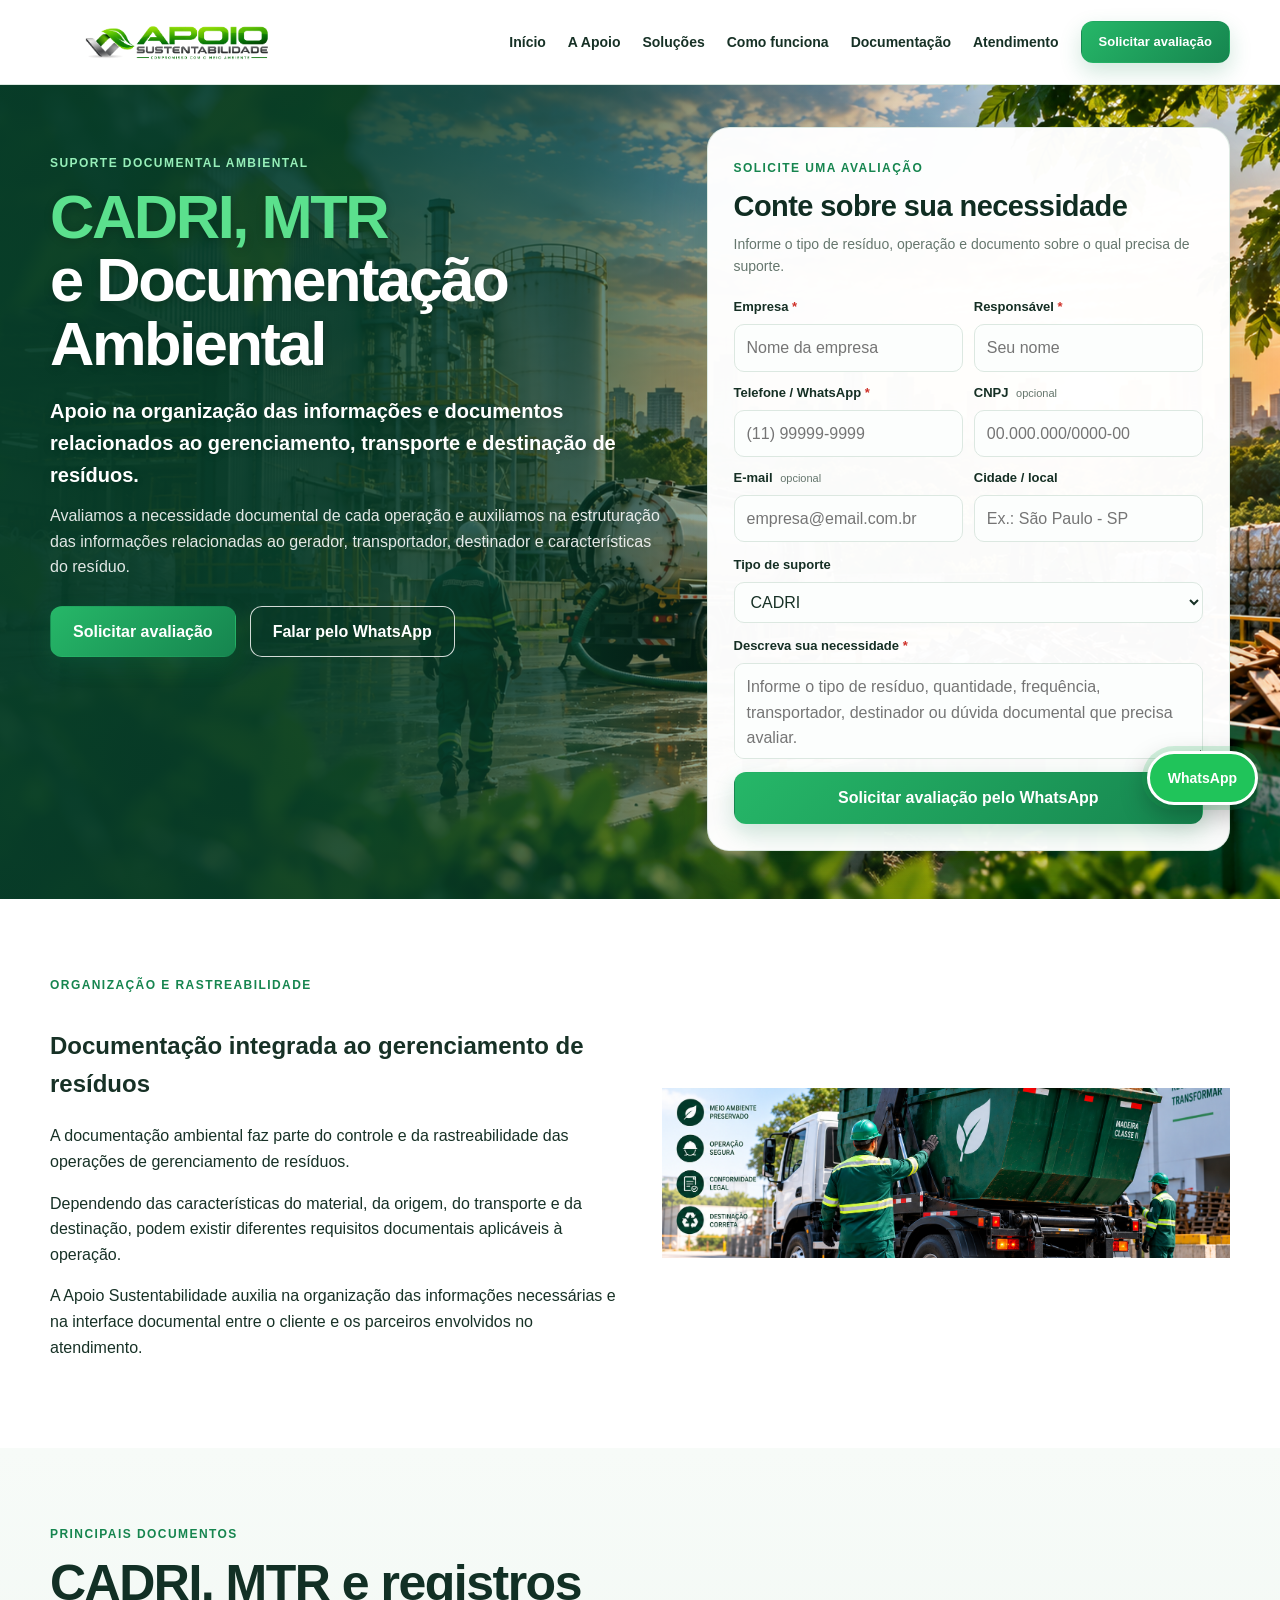
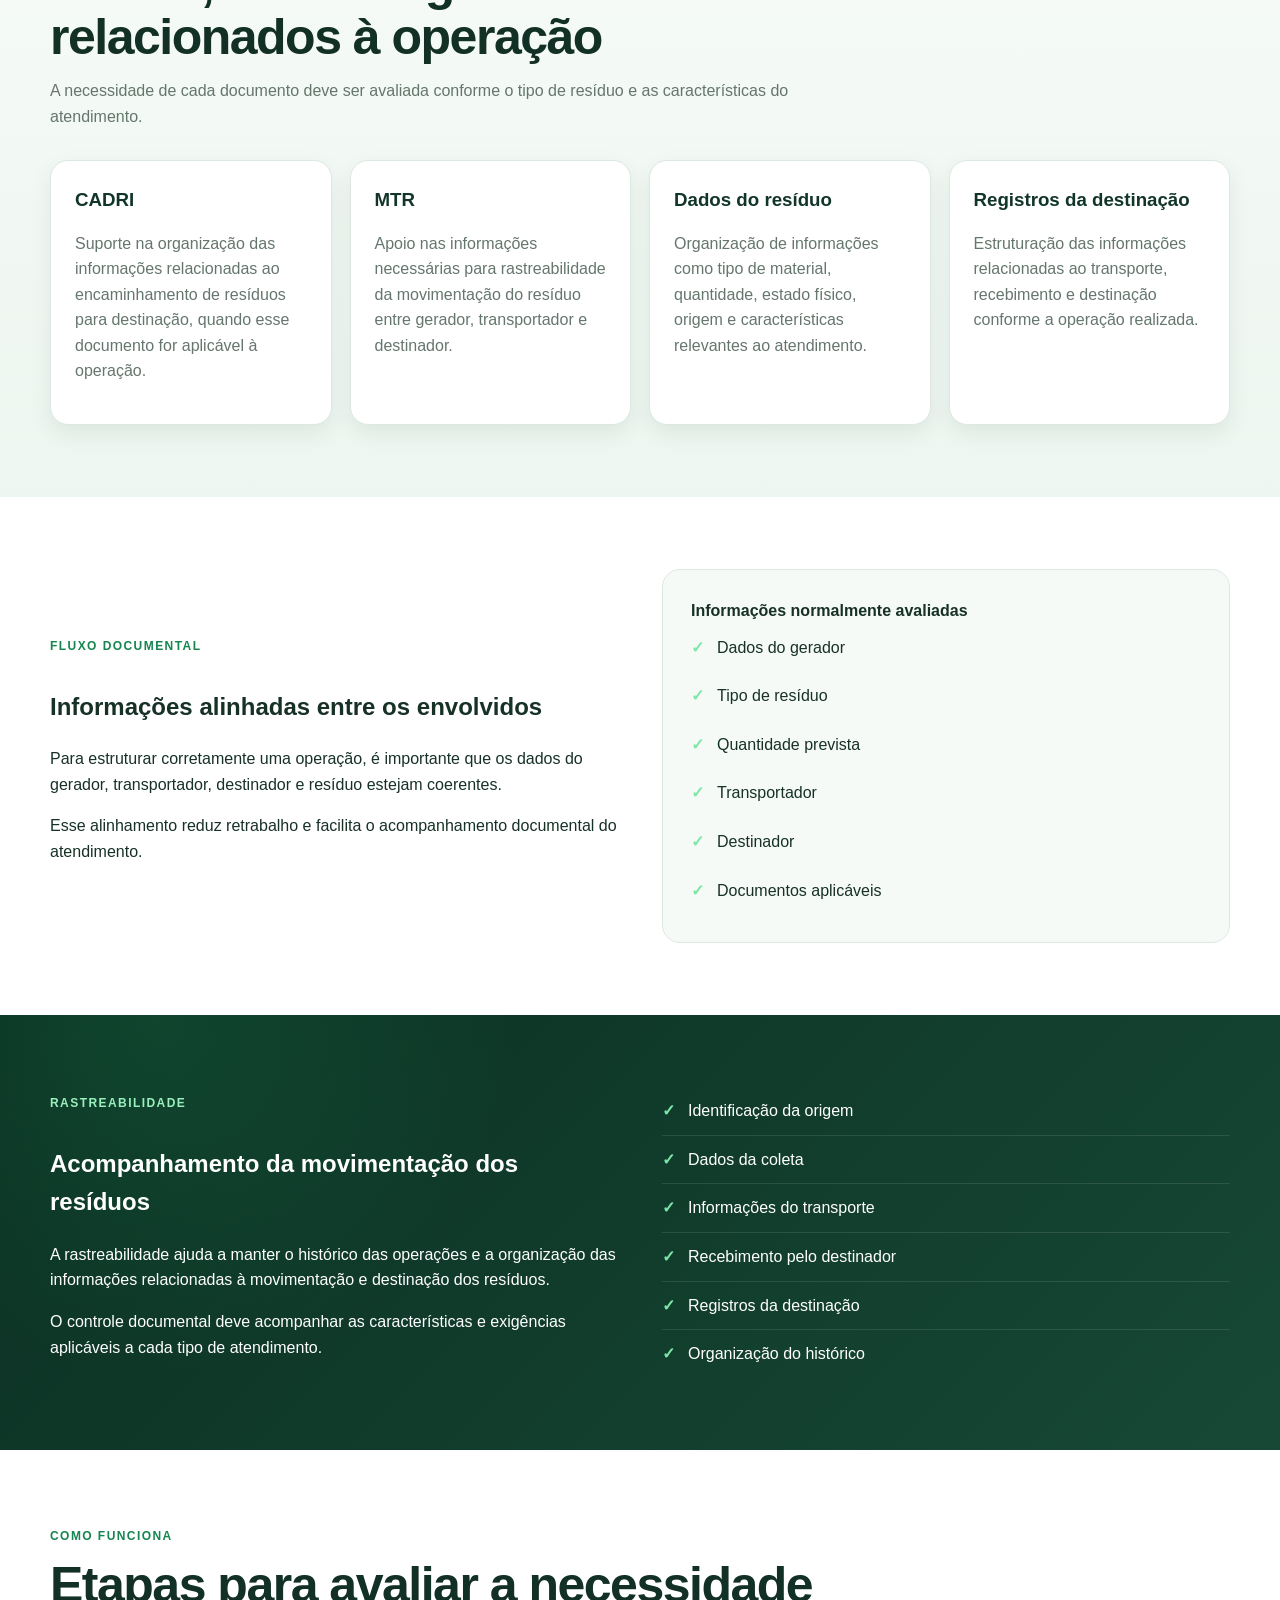
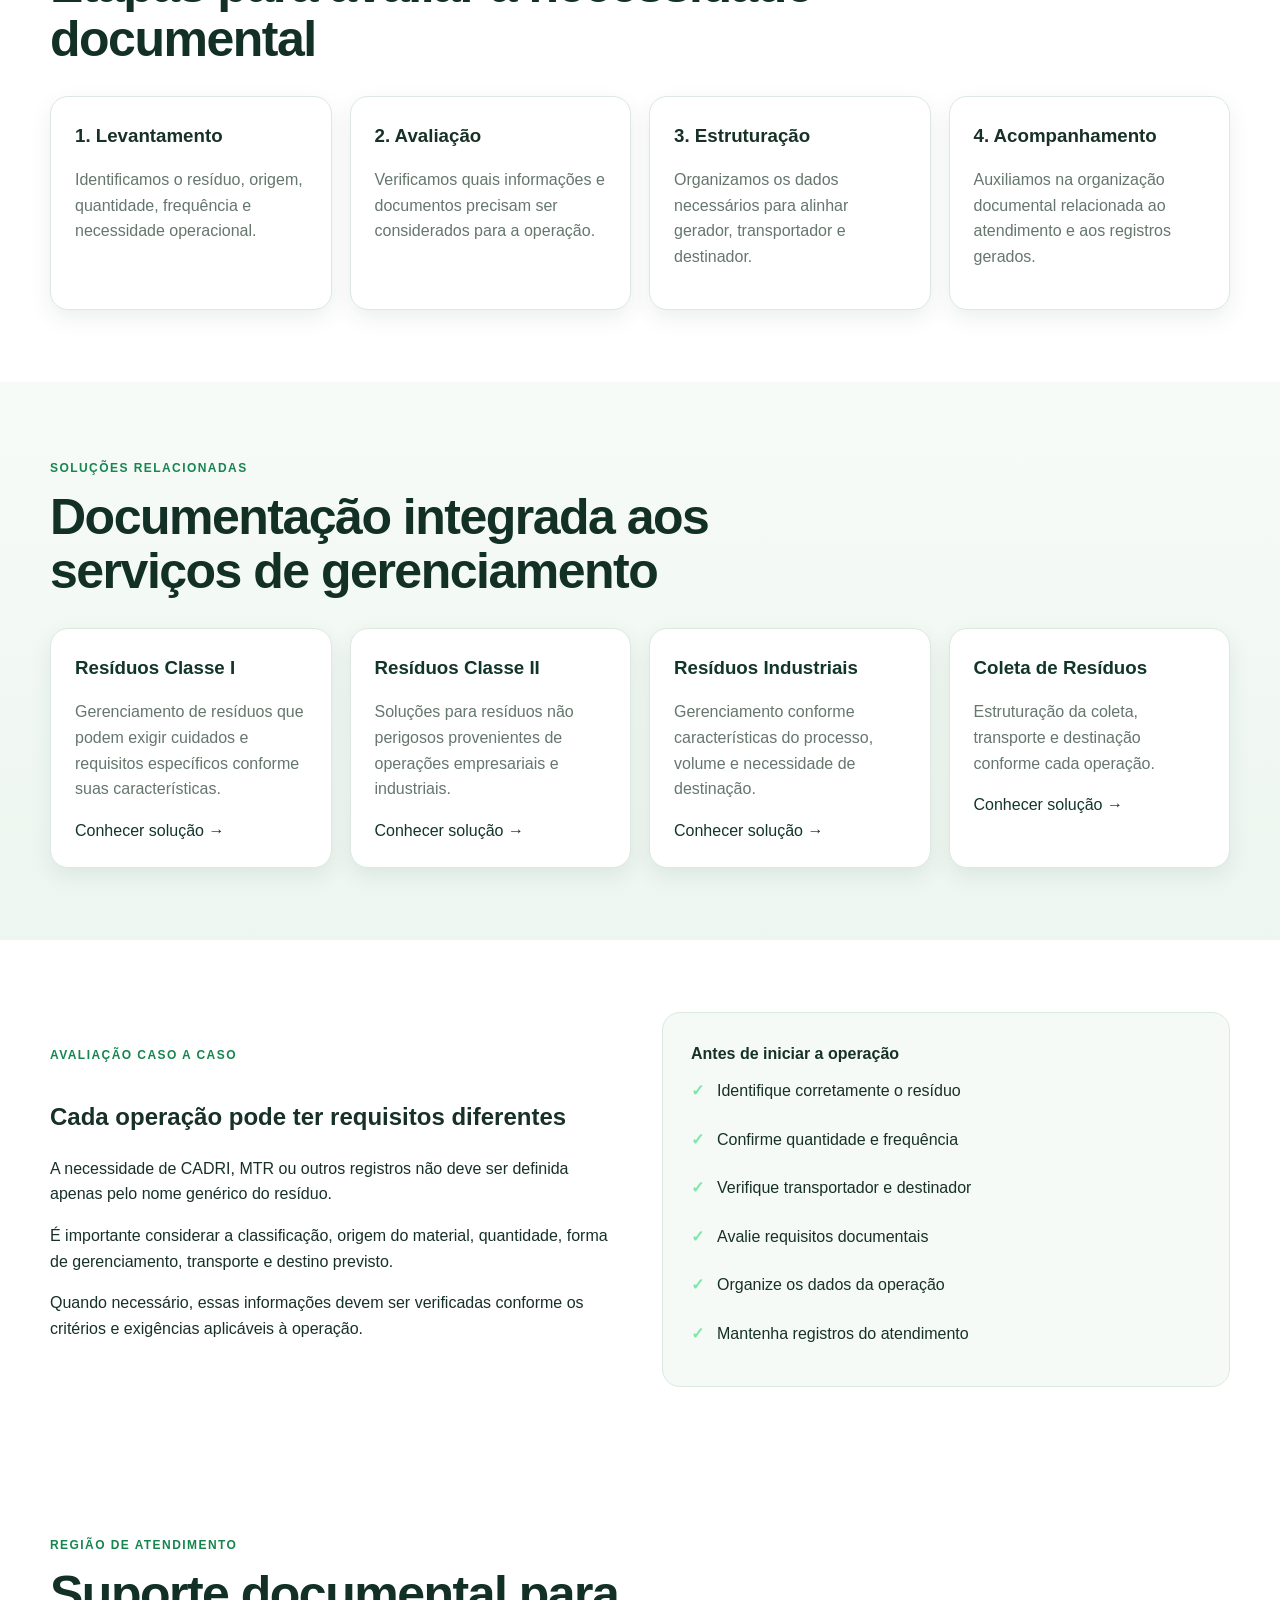
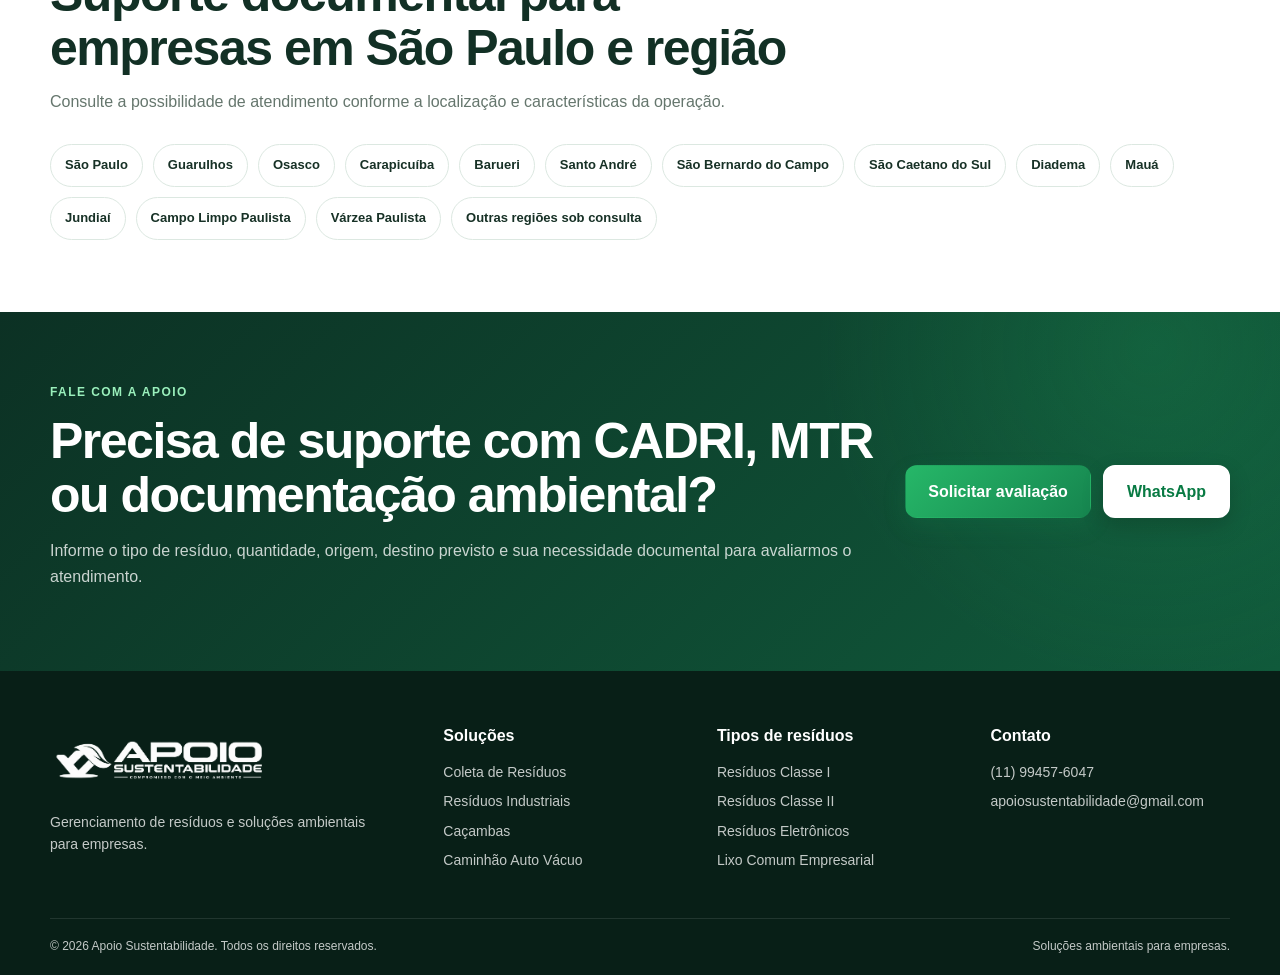
==== commit 3a857aee: "Padroniza página de CADRI MTR e documentação ambiental" ====
--- a/cadri-mtr-documentacao-ambiental.html
+++ b/cadri-mtr-documentacao-ambiental.html
@@ -4,11 +4,11 @@
   <meta charset="UTF-8">
   <meta name="viewport" content="width=device-width, initial-scale=1.0">
 
-  <title>CADRI, MTR e Documentação Ambiental | Apoio Sustentabilidade</title>
+  <title>CADRI, MTR e Documentação Ambiental em São Paulo | Apoio Sustentabilidade</title>
 
   <meta
     name="description"
-    content="Suporte no gerenciamento de CADRI, MTR e documentação ambiental relacionada à coleta, transporte e destinação de resíduos para empresas em São Paulo."
+    content="Suporte para CADRI, MTR, rastreabilidade e documentação ambiental relacionada ao gerenciamento de resíduos empresariais e industriais."
   >
 
   <link
@@ -69,24 +69,22 @@
       <div class="hero-copy hero-copy-v2">
 
         <span class="eyebrow hero-eyebrow">
-          Gestão documental de resíduos
+          Suporte documental ambiental
         </span>
 
         <h1>
-          CADRI, MTR e
-          <strong>Documentação Ambiental</strong>
+          <strong>CADRI, MTR</strong> e Documentação Ambiental
         </h1>
 
         <p class="hero-lead">
-          Suporte no gerenciamento documental relacionado à coleta,
-          transporte, tratamento e destinação de resíduos.
+          Apoio na organização das informações e documentos relacionados
+          ao gerenciamento, transporte e destinação de resíduos.
         </p>
 
         <p class="hero-description">
-          Ajudamos empresas a organizar as informações e documentos
-          associados às suas operações de resíduos, considerando as
-          características de cada material e os requisitos aplicáveis
-          à operação.
+          Avaliamos a necessidade documental de cada operação
+          e auxiliamos na estruturação das informações relacionadas
+          ao gerador, transportador, destinador e características do resíduo.
         </p>
 
         <div class="hero-actions">
@@ -114,16 +112,16 @@
       <div class="quote-card quote-card-v2" id="cotacao">
 
         <span class="eyebrow">
-          Fale com a Apoio
+          Solicite uma avaliação
         </span>
 
         <h2>
-          Qual é a sua necessidade?
+          Conte sobre sua necessidade
         </h2>
 
         <p class="quote-intro">
-          Informe o tipo de resíduo e a necessidade documental
-          para avaliarmos como podemos apoiar sua empresa.
+          Informe o tipo de resíduo, operação e documento
+          sobre o qual precisa de suporte.
         </p>
 
         <form id="leadForm">
@@ -216,7 +214,7 @@
           <div class="form-field">
 
             <label for="servico">
-              Necessidade
+              Tipo de suporte
             </label>
 
             <select id="servico">
@@ -233,16 +231,12 @@
                 CADRI e MTR
               </option>
 
-              <option value="Documentação Ambiental">
-                Documentação Ambiental
+              <option value="Documentação ambiental">
+                Documentação ambiental
               </option>
 
-              <option value="Gerenciamento de Resíduos">
-                Gerenciamento de Resíduos
-              </option>
-
-              <option value="Coleta e Destinação de Resíduos">
-                Coleta e Destinação de Resíduos
+              <option value="Rastreabilidade de resíduos">
+                Rastreabilidade de resíduos
               </option>
 
               <option value="Outro">
@@ -262,7 +256,7 @@
 
             <textarea
               id="demanda"
-              placeholder="Informe o tipo de resíduo, quantidade aproximada, frequência e quais documentos ou serviços sua empresa necessita."
+              placeholder="Informe o tipo de resíduo, quantidade, frequência, transportador, destinador ou dúvida documental que precisa avaliar."
               required
             ></textarea>
 
@@ -282,7 +276,7 @@
   </section>
 
 
-  <!-- INTRODUÇÃO -->
+  <!-- APRESENTAÇÃO COM IMAGEM -->
 
   <section class="section">
 
@@ -291,24 +285,157 @@
       <div>
 
         <span class="eyebrow">
-          Gerenciamento documental
+          Organização e rastreabilidade
         </span>
 
         <h2>
-          Documentação integrada à operação de resíduos
+          Documentação integrada ao gerenciamento de resíduos
         </h2>
 
         <p>
-          O gerenciamento de resíduos envolve mais do que a retirada
-          física dos materiais. Dependendo das características do
-          resíduo e da operação, existem documentos e registros que
-          precisam acompanhar ou dar suporte ao processo.
-        </p>
-
-        <p>
-          A Apoio Sustentabilidade auxilia seus clientes na organização
-          dessas necessidades, integrando a parte documental ao
-          planejamento da coleta, transporte, tratamento e destinação.
+          A documentação ambiental faz parte do controle
+          e da rastreabilidade das operações de gerenciamento de resíduos.
+        </p>
+
+        <p>
+          Dependendo das características do material, da origem,
+          do transporte e da destinação, podem existir diferentes
+          requisitos documentais aplicáveis à operação.
+        </p>
+
+        <p>
+          A Apoio Sustentabilidade auxilia na organização das informações
+          necessárias e na interface documental entre o cliente
+          e os parceiros envolvidos no atendimento.
+        </p>
+
+      </div>
+
+
+      <div class="equipment-image">
+
+        <img
+          src="img-destinacao-ambiental.png"
+          alt="Gestão documental e destinação ambiental de resíduos"
+          loading="lazy"
+        >
+
+      </div>
+
+    </div>
+
+  </section>
+
+
+  <!-- CADRI E MTR -->
+
+  <section class="section equipment-solutions">
+
+    <div class="container">
+
+      <div class="section-heading">
+
+        <span class="eyebrow">
+          Principais documentos
+        </span>
+
+        <h2>
+          CADRI, MTR e registros relacionados à operação
+        </h2>
+
+        <p>
+          A necessidade de cada documento deve ser avaliada
+          conforme o tipo de resíduo e as características do atendimento.
+        </p>
+
+      </div>
+
+
+      <div class="cards">
+
+        <div class="card">
+
+          <h3>CADRI</h3>
+
+          <p>
+            Suporte na organização das informações relacionadas
+            ao encaminhamento de resíduos para destinação,
+            quando esse documento for aplicável à operação.
+          </p>
+
+        </div>
+
+
+        <div class="card">
+
+          <h3>MTR</h3>
+
+          <p>
+            Apoio nas informações necessárias para rastreabilidade
+            da movimentação do resíduo entre gerador,
+            transportador e destinador.
+          </p>
+
+        </div>
+
+
+        <div class="card">
+
+          <h3>Dados do resíduo</h3>
+
+          <p>
+            Organização de informações como tipo de material,
+            quantidade, estado físico, origem e características
+            relevantes ao atendimento.
+          </p>
+
+        </div>
+
+
+        <div class="card">
+
+          <h3>Registros da destinação</h3>
+
+          <p>
+            Estruturação das informações relacionadas
+            ao transporte, recebimento e destinação conforme
+            a operação realizada.
+          </p>
+
+        </div>
+
+      </div>
+
+    </div>
+
+  </section>
+
+
+  <!-- FLUXO DOCUMENTAL -->
+
+  <section class="section">
+
+    <div class="container two-col">
+
+      <div>
+
+        <span class="eyebrow">
+          Fluxo documental
+        </span>
+
+        <h2>
+          Informações alinhadas entre os envolvidos
+        </h2>
+
+        <p>
+          Para estruturar corretamente uma operação,
+          é importante que os dados do gerador, transportador,
+          destinador e resíduo estejam coerentes.
+        </p>
+
+        <p>
+          Esse alinhamento reduz retrabalho e facilita
+          o acompanhamento documental do atendimento.
         </p>
 
       </div>
@@ -317,75 +444,16 @@
       <div class="area-panel">
 
         <strong>
-          Podemos apoiar na avaliação de:
+          Informações normalmente avaliadas
         </strong>
 
         <ul class="check-list">
-          <li>CADRI</li>
-          <li>MTR</li>
-          <li>Documentação da operação</li>
-          <li>Informações do resíduo</li>
-          <li>Transportador e destinador</li>
-          <li>Comprovantes relacionados à destinação</li>
-        </ul>
-
-      </div>
-
-    </div>
-
-  </section>
-
-
-  <!-- CADRI -->
-
-  <section class="section equipment-solutions">
-
-    <div class="container two-col">
-
-      <div>
-
-        <span class="eyebrow">
-          CADRI
-        </span>
-
-        <h2>
-          Apoio na organização do processo relacionado ao CADRI
-        </h2>
-
-        <p>
-          Para operações em que o CADRI seja aplicável, é importante
-          avaliar corretamente o resíduo, o gerador, o transportador,
-          a destinação prevista e a documentação necessária ao processo.
-        </p>
-
-        <p>
-          A Apoio Sustentabilidade pode apoiar o cliente no levantamento
-          das informações e na organização do processo, considerando
-          as exigências aplicáveis ao atendimento.
-        </p>
-
-        <p>
-          A necessidade, emissão, análise e aprovação do documento
-          dependem do enquadramento da operação e dos procedimentos
-          estabelecidos pelos órgãos ambientais competentes.
-        </p>
-
-      </div>
-
-
-      <div class="area-panel">
-
-        <strong>
-          Informações que podem ser necessárias
-        </strong>
-
-        <ul class="check-list">
-          <li>Identificação do gerador</li>
-          <li>Caracterização do resíduo</li>
-          <li>Quantidade estimada</li>
+          <li>Dados do gerador</li>
+          <li>Tipo de resíduo</li>
+          <li>Quantidade prevista</li>
           <li>Transportador</li>
           <li>Destinador</li>
-          <li>Forma de tratamento ou destinação</li>
+          <li>Documentos aplicáveis</li>
         </ul>
 
       </div>
@@ -395,52 +463,121 @@
   </section>
 
 
-  <!-- MTR -->
+  <!-- RASTREABILIDADE -->
+
+  <section class="section-dark">
+
+    <div class="container two-col">
+
+      <div>
+
+        <span class="eyebrow light">
+          Rastreabilidade
+        </span>
+
+        <h2>
+          Acompanhamento da movimentação dos resíduos
+        </h2>
+
+        <p>
+          A rastreabilidade ajuda a manter o histórico das operações
+          e a organização das informações relacionadas
+          à movimentação e destinação dos resíduos.
+        </p>
+
+        <p>
+          O controle documental deve acompanhar as características
+          e exigências aplicáveis a cada tipo de atendimento.
+        </p>
+
+      </div>
+
+
+      <div>
+
+        <ul class="check-list">
+          <li>Identificação da origem</li>
+          <li>Dados da coleta</li>
+          <li>Informações do transporte</li>
+          <li>Recebimento pelo destinador</li>
+          <li>Registros da destinação</li>
+          <li>Organização do histórico</li>
+        </ul>
+
+      </div>
+
+    </div>
+
+  </section>
+
+
+  <!-- COMO FUNCIONA -->
 
   <section class="section">
 
-    <div class="container two-col">
-
-      <div>
+    <div class="container">
+
+      <div class="section-heading">
 
         <span class="eyebrow">
-          MTR
+          Como funciona
         </span>
 
         <h2>
-          Manifesto de Transporte de Resíduos
+          Etapas para avaliar a necessidade documental
         </h2>
 
-        <p>
-          O MTR integra o controle da movimentação de resíduos,
-          relacionando informações do gerador, transportador,
-          resíduo e destinador conforme o sistema e os requisitos
-          aplicáveis à operação.
-        </p>
-
-        <p>
-          Quando aplicável, apoiamos o cliente na organização das
-          informações necessárias para que o fluxo documental esteja
-          alinhado à operação planejada.
-        </p>
-
-      </div>
-
-
-      <div class="area-panel">
-
-        <strong>
-          Organização da operação
-        </strong>
-
-        <ul class="check-list">
-          <li>Dados do gerador</li>
-          <li>Identificação do resíduo</li>
-          <li>Quantidade transportada</li>
-          <li>Dados do transportador</li>
-          <li>Dados do destinador</li>
-          <li>Informações da destinação</li>
-        </ul>
+      </div>
+
+
+      <div class="cards">
+
+        <div class="card">
+
+          <h3>1. Levantamento</h3>
+
+          <p>
+            Identificamos o resíduo, origem, quantidade,
+            frequência e necessidade operacional.
+          </p>
+
+        </div>
+
+
+        <div class="card">
+
+          <h3>2. Avaliação</h3>
+
+          <p>
+            Verificamos quais informações e documentos
+            precisam ser considerados para a operação.
+          </p>
+
+        </div>
+
+
+        <div class="card">
+
+          <h3>3. Estruturação</h3>
+
+          <p>
+            Organizamos os dados necessários para alinhar
+            gerador, transportador e destinador.
+          </p>
+
+        </div>
+
+
+        <div class="card">
+
+          <h3>4. Acompanhamento</h3>
+
+          <p>
+            Auxiliamos na organização documental relacionada
+            ao atendimento e aos registros gerados.
+          </p>
+
+        </div>
 
       </div>
 
@@ -449,130 +586,89 @@
   </section>
 
 
-  <!-- GESTÃO COMPLETA -->
-
-  <section class="section-dark">
-
-    <div class="container two-col">
-
-      <div>
-
-        <span class="eyebrow light">
-          Apoio Sustentabilidade
+  <!-- DOCUMENTAÇÃO POR TIPO DE RESÍDUO -->
+
+  <section class="section equipment-solutions">
+
+    <div class="container">
+
+      <div class="section-heading">
+
+        <span class="eyebrow">
+          Soluções relacionadas
         </span>
 
         <h2>
-          Integração entre documentação e operação
+          Documentação integrada aos serviços de gerenciamento
         </h2>
 
-        <p>
-          Nosso objetivo é facilitar o gerenciamento da necessidade
-          do cliente, conectando informações, planejamento operacional
-          e parceiros conforme as características de cada atendimento.
-        </p>
-
-        <p>
-          Dessa forma, a empresa pode centralizar a comunicação da
-          necessidade de coleta e os aspectos documentais associados
-          à operação.
-        </p>
-
-      </div>
-
-
-      <div>
-
-        <ul class="check-list">
-          <li>Levantamento da necessidade</li>
-          <li>Avaliação do tipo de resíduo</li>
-          <li>Planejamento da coleta</li>
-          <li>Organização documental</li>
-          <li>Coordenação com parceiros</li>
-          <li>Acompanhamento da operação</li>
-        </ul>
-
-      </div>
-
-    </div>
-
-  </section>
-
-
-  <!-- OUTROS SERVIÇOS -->
-
-  <section class="section">
-
-    <div class="container">
-
-      <div class="section-heading">
-
-        <span class="eyebrow">
-          Soluções integradas
-        </span>
-
-        <h2>
-          Da documentação à coleta e destinação
-        </h2>
-
-        <p>
-          Além do suporte documental, avaliamos soluções operacionais
-          conforme o tipo de resíduo e a necessidade da empresa.
-        </p>
-
       </div>
 
 
       <div class="cards">
 
         <div class="card">
+
           <h3>Resíduos Classe I</h3>
-          <p>
-            Soluções para gerenciamento de resíduos perigosos
-            conforme suas características e requisitos aplicáveis.
+
+          <p>
+            Gerenciamento de resíduos que podem exigir
+            cuidados e requisitos específicos conforme
+            suas características.
           </p>
 
           <a href="residuos-classe-1.html">
             Conhecer solução →
           </a>
-        </div>
-
-
-        <div class="card">
+
+        </div>
+
+
+        <div class="card">
+
           <h3>Resíduos Classe II</h3>
-          <p>
-            Coleta e gerenciamento de resíduos não perigosos
-            provenientes de diferentes atividades empresariais.
+
+          <p>
+            Soluções para resíduos não perigosos
+            provenientes de operações empresariais e industriais.
           </p>
 
           <a href="residuos-classe-2.html">
             Conhecer solução →
           </a>
-        </div>
-
-
-        <div class="card">
+
+        </div>
+
+
+        <div class="card">
+
           <h3>Resíduos Industriais</h3>
-          <p>
-            Planejamento de soluções para coleta, transporte,
-            tratamento e destinação.
+
+          <p>
+            Gerenciamento conforme características
+            do processo, volume e necessidade de destinação.
           </p>
 
           <a href="residuos-industriais.html">
             Conhecer solução →
           </a>
-        </div>
-
-
-        <div class="card">
-          <h3>Resíduos Eletrônicos</h3>
-          <p>
-            Coleta e gerenciamento de equipamentos e materiais
-            eletrônicos descartados por empresas.
-          </p>
-
-          <a href="coleta-residuos-eletronicos.html">
+
+        </div>
+
+
+        <div class="card">
+
+          <h3>Coleta de Resíduos</h3>
+
+          <p>
+            Estruturação da coleta, transporte
+            e destinação conforme cada operação.
+          </p>
+
+          <a href="coleta-de-residuos.html">
             Conhecer solução →
           </a>
+
         </div>
 
       </div>
@@ -582,25 +678,82 @@
   </section>
 
 
-  <!-- REGIÃO -->
-
-  <section class="section equipment-solutions">
+  <!-- IMPORTANTE -->
+
+  <section class="section">
+
+    <div class="container two-col">
+
+      <div>
+
+        <span class="eyebrow">
+          Avaliação caso a caso
+        </span>
+
+        <h2>
+          Cada operação pode ter requisitos diferentes
+        </h2>
+
+        <p>
+          A necessidade de CADRI, MTR ou outros registros
+          não deve ser definida apenas pelo nome genérico do resíduo.
+        </p>
+
+        <p>
+          É importante considerar a classificação,
+          origem do material, quantidade, forma de gerenciamento,
+          transporte e destino previsto.
+        </p>
+
+        <p>
+          Quando necessário, essas informações devem ser verificadas
+          conforme os critérios e exigências aplicáveis à operação.
+        </p>
+
+      </div>
+
+
+      <div class="area-panel">
+
+        <strong>
+          Antes de iniciar a operação
+        </strong>
+
+        <ul class="check-list">
+          <li>Identifique corretamente o resíduo</li>
+          <li>Confirme quantidade e frequência</li>
+          <li>Verifique transportador e destinador</li>
+          <li>Avalie requisitos documentais</li>
+          <li>Organize os dados da operação</li>
+          <li>Mantenha registros do atendimento</li>
+        </ul>
+
+      </div>
+
+    </div>
+
+  </section>
+
+
+  <!-- REGIÕES -->
+
+  <section class="section">
 
     <div class="container">
 
       <div class="section-heading">
 
         <span class="eyebrow">
-          Atendimento
+          Região de atendimento
         </span>
 
         <h2>
-          Suporte para empresas em São Paulo e região
+          Suporte documental para empresas em São Paulo e região
         </h2>
 
         <p>
-          Avaliamos cada necessidade conforme o tipo de resíduo,
-          localização da operação e documentação aplicável.
+          Consulte a possibilidade de atendimento conforme
+          a localização e características da operação.
         </p>
 
       </div>
@@ -637,17 +790,17 @@
       <div>
 
         <span class="eyebrow light">
-          Precisa de suporte?
+          Fale com a Apoio
         </span>
 
         <h2>
-          Vamos avaliar sua operação de resíduos
+          Precisa de suporte com CADRI, MTR ou documentação ambiental?
         </h2>
 
         <p>
-          Informe o tipo de resíduo, quantidade, local da operação
-          e sua necessidade documental para avaliarmos como podemos
-          apoiar sua empresa.
+          Informe o tipo de resíduo, quantidade,
+          origem, destino previsto e sua necessidade documental
+          para avaliarmos o atendimento.
         </p>
 
       </div>
@@ -677,8 +830,6 @@
 </main>
 
 
-<!-- RODAPÉ -->
-
 <footer class="footer">
 
   <div class="container footer-grid">
@@ -710,28 +861,20 @@
         Resíduos Industriais
       </a>
 
+      <a href="locacao-cacambas-residuos.html">
+        Caçambas
+      </a>
+
       <a href="caminhao-auto-vacuo.html">
         Caminhão Auto Vácuo
       </a>
 
-      <a href="hidrojateamento-industrial.html">
-        Hidrojateamento
-      </a>
-
-      <a href="limpeza-caixa-gordura-fossa.html">
-        Caixa de Gordura e Fossa
-      </a>
-
     </div>
 
 
     <div>
 
-      <strong>Documentação</strong>
-
-      <a href="cadri-mtr-documentacao-ambiental.html">
-        CADRI e MTR
-      </a>
+      <strong>Tipos de resíduos</strong>
 
       <a href="residuos-classe-1.html">
         Resíduos Classe I
@@ -739,6 +882,14 @@
 
       <a href="residuos-classe-2.html">
         Resíduos Classe II
+      </a>
+
+      <a href="coleta-residuos-eletronicos.html">
+        Resíduos Eletrônicos
+      </a>
+
+      <a href="coleta-lixo-comum-empresas.html">
+        Lixo Comum Empresarial
       </a>
 
     </div>
@@ -788,7 +939,7 @@
 </a>
 
 
-<script src="script.js?v=20260906-2"></script>
+<script src="script.js?v=20260906-3"></script>
 
 </body>
 </html>
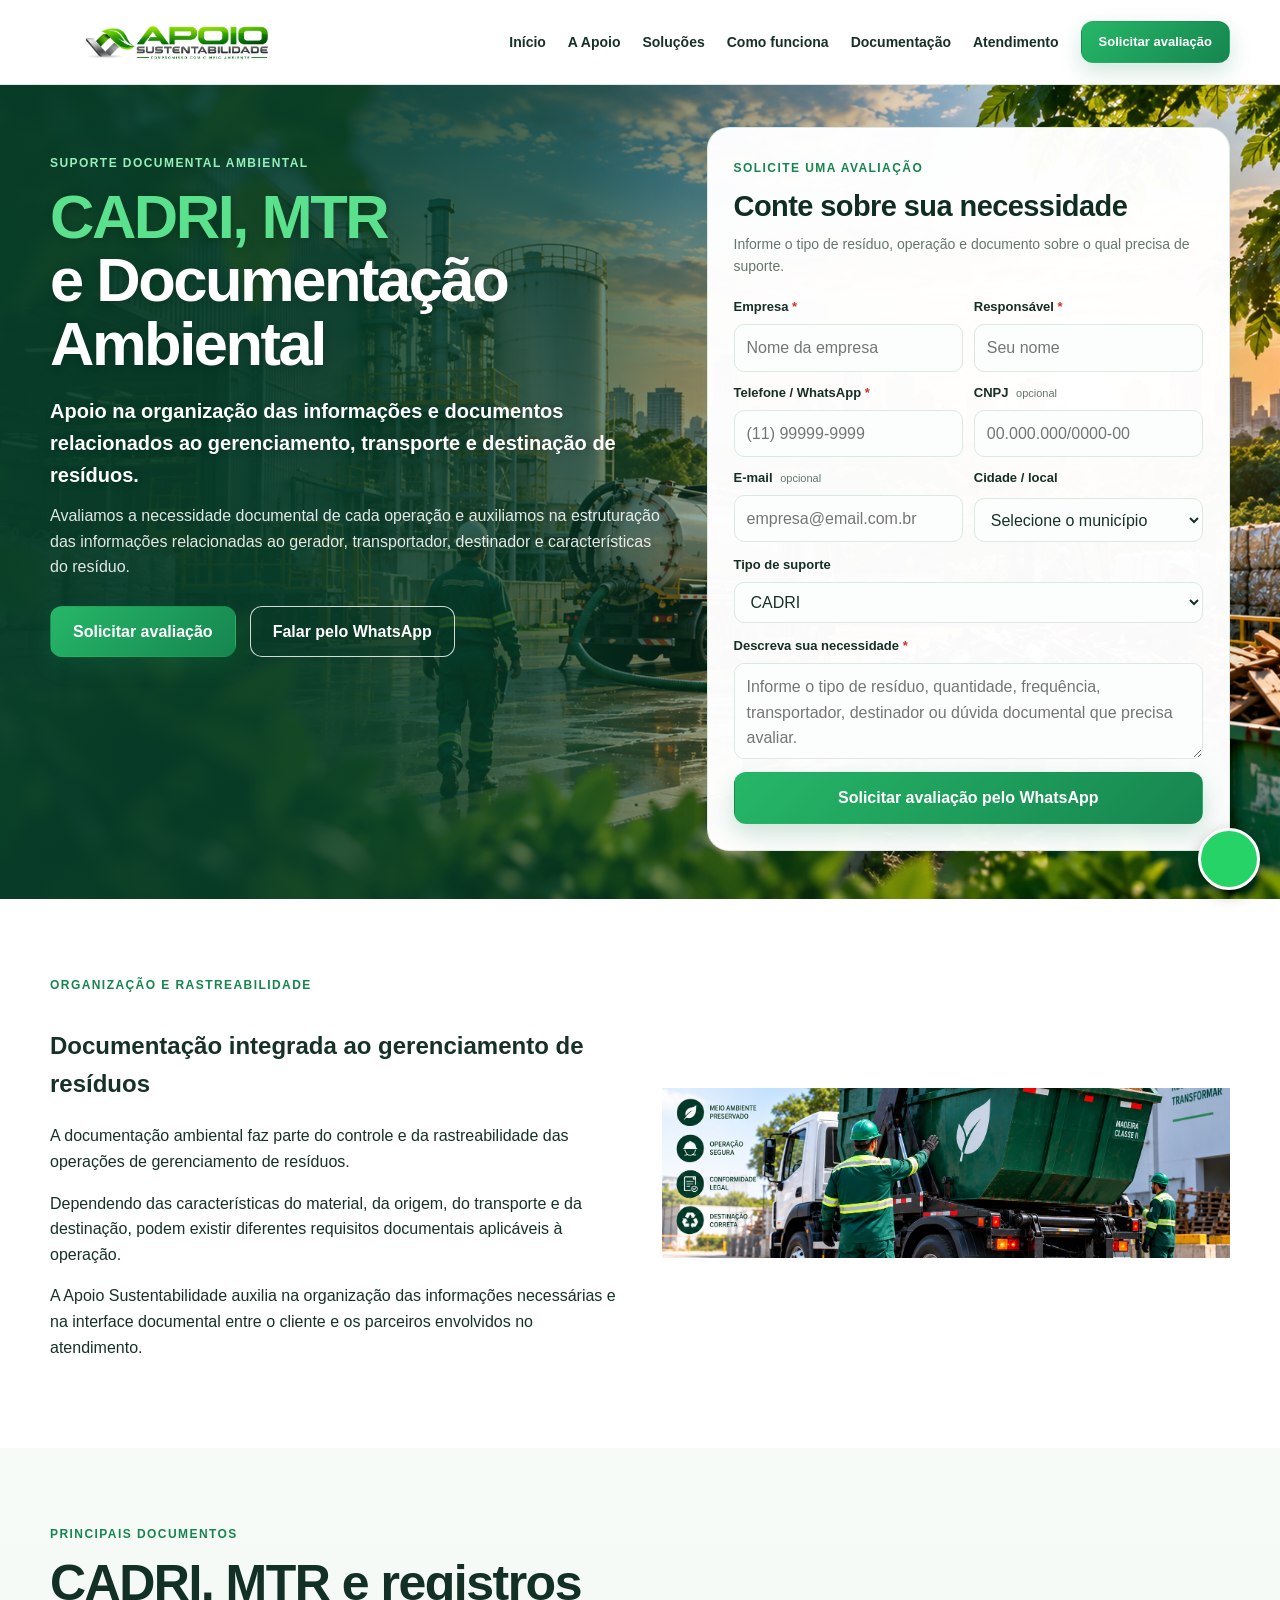
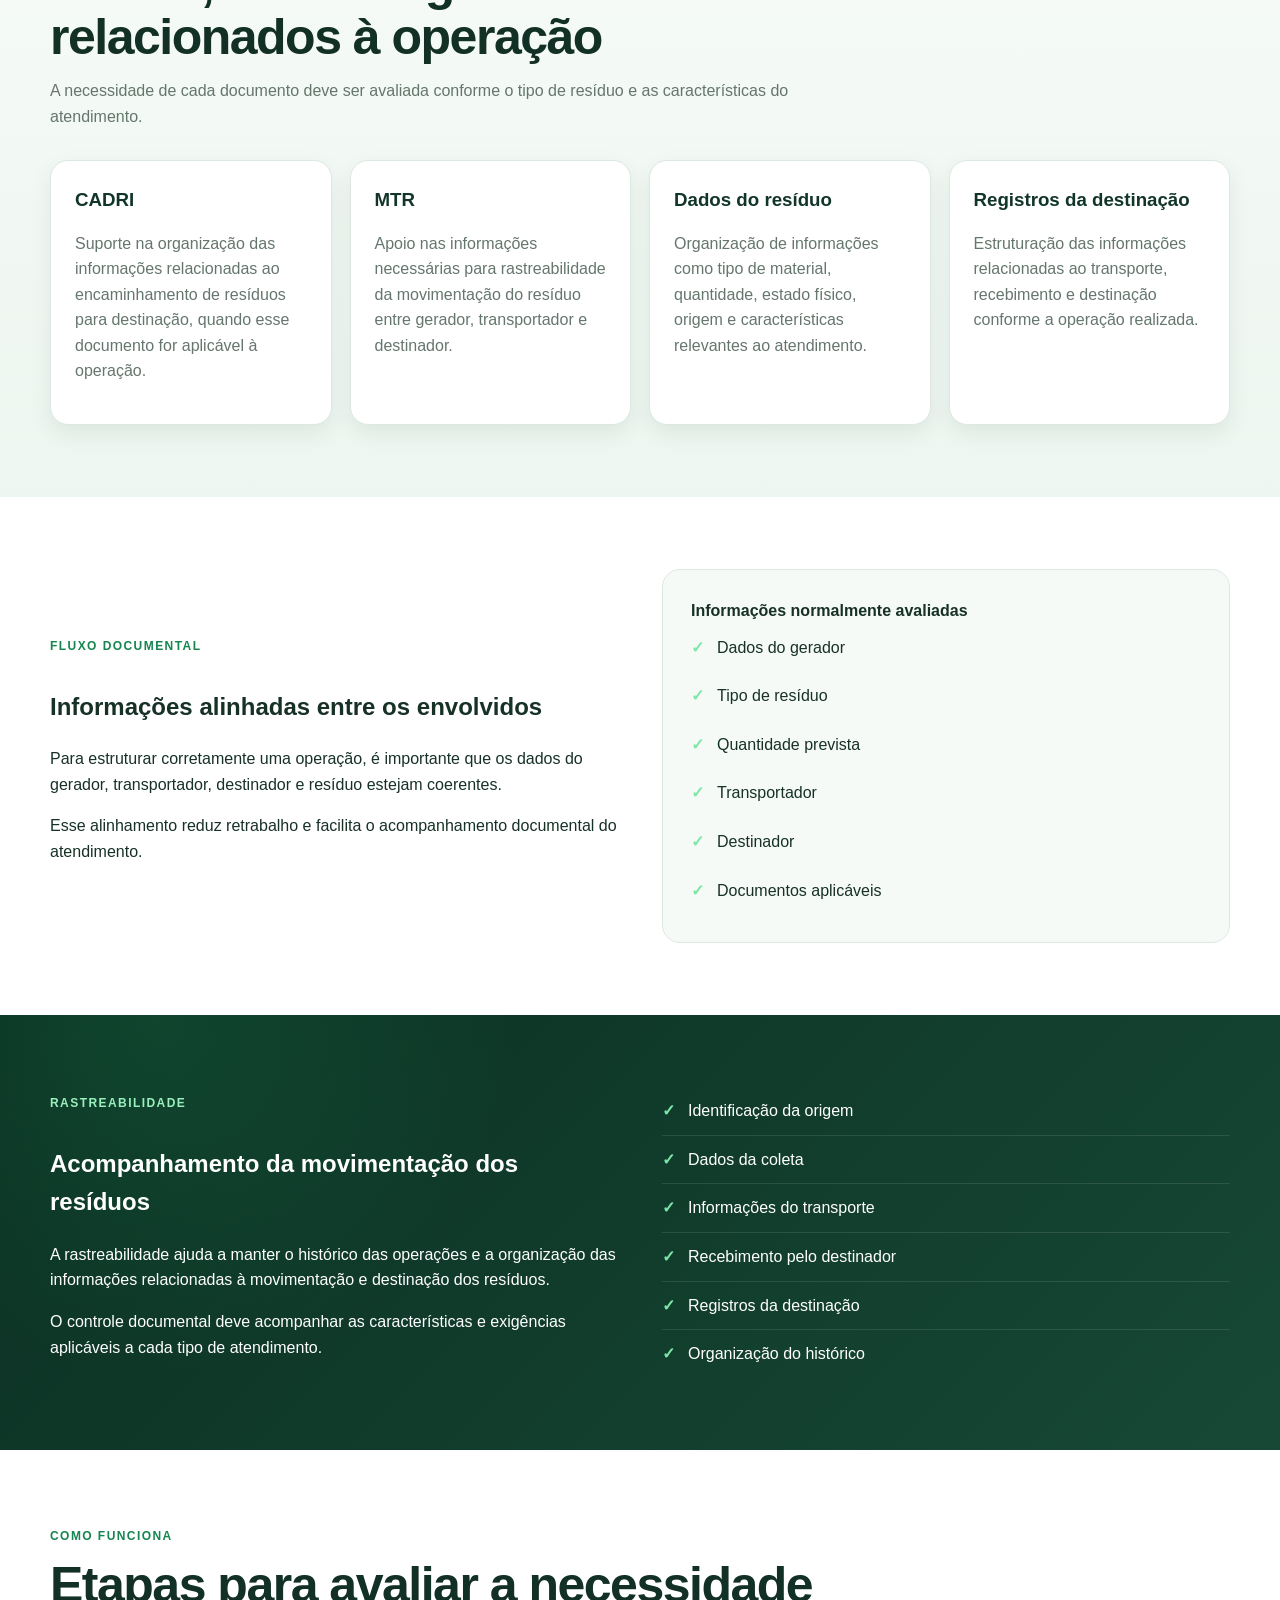
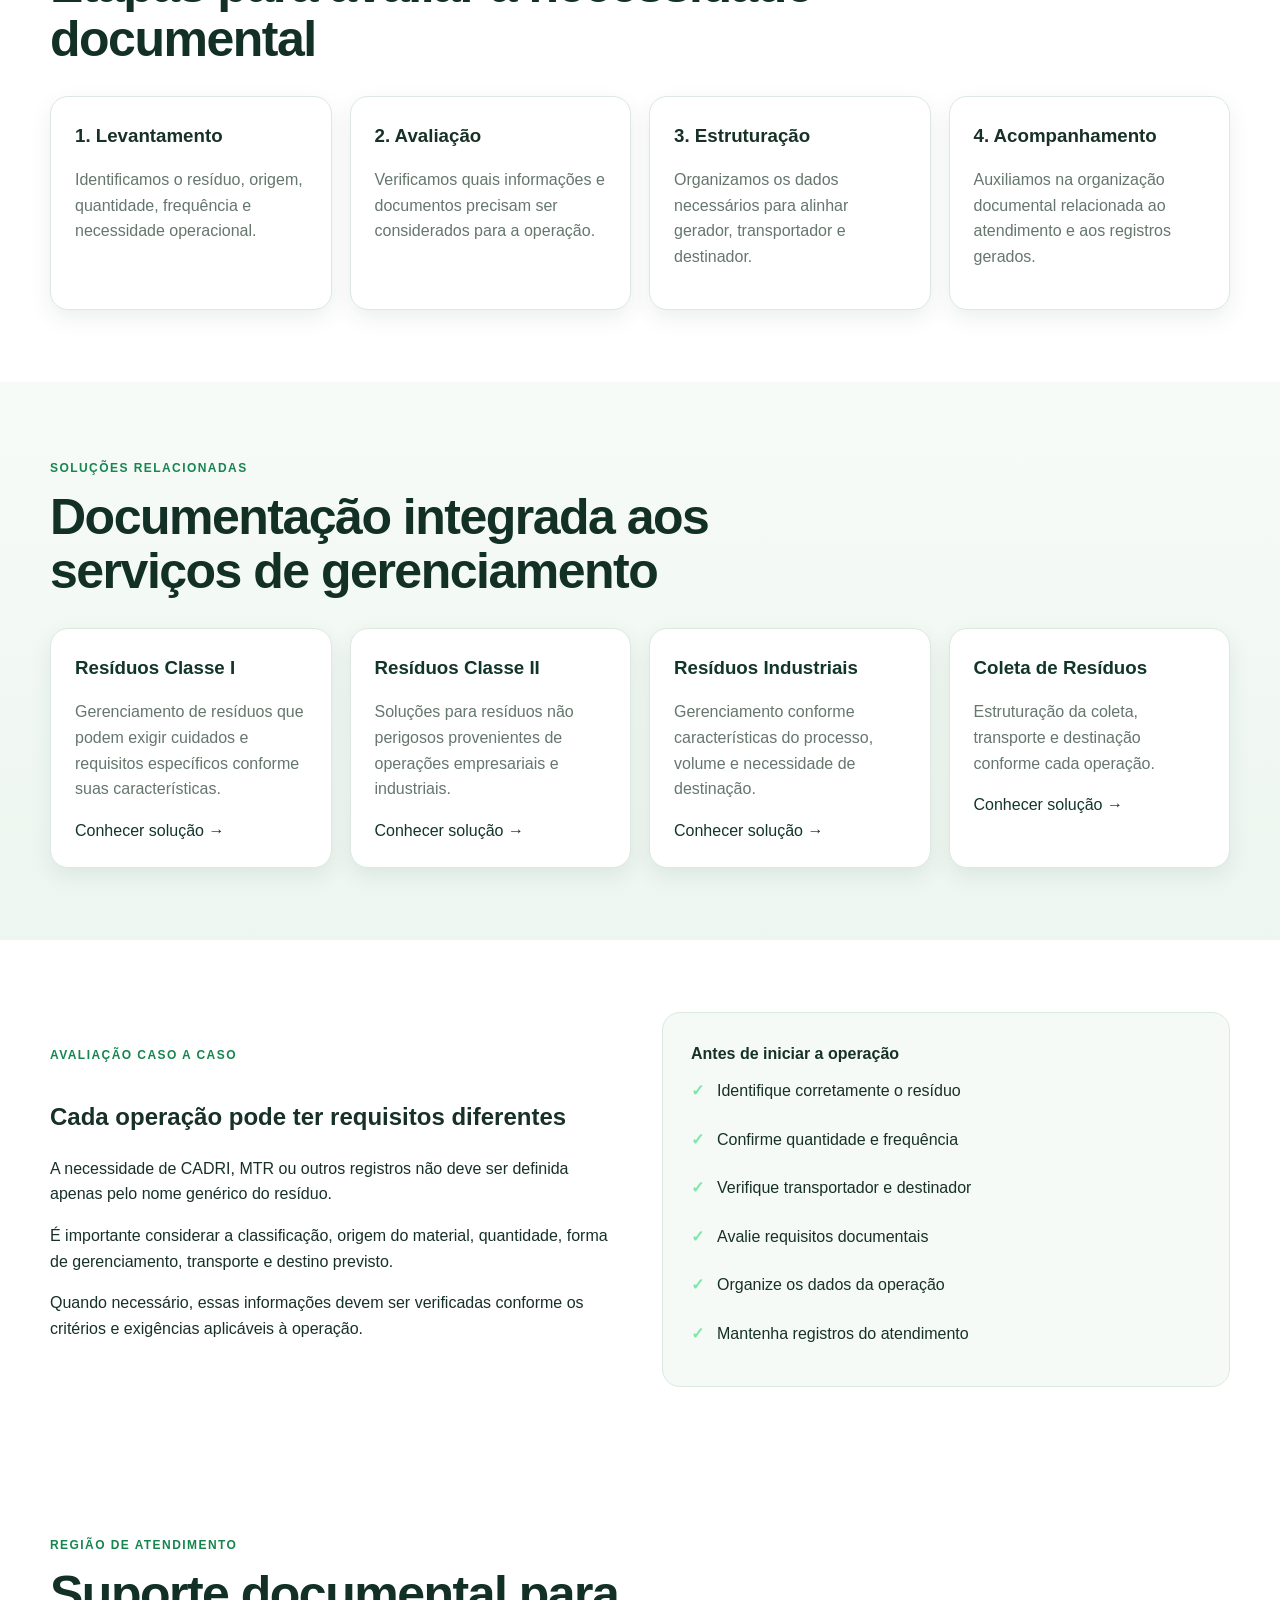
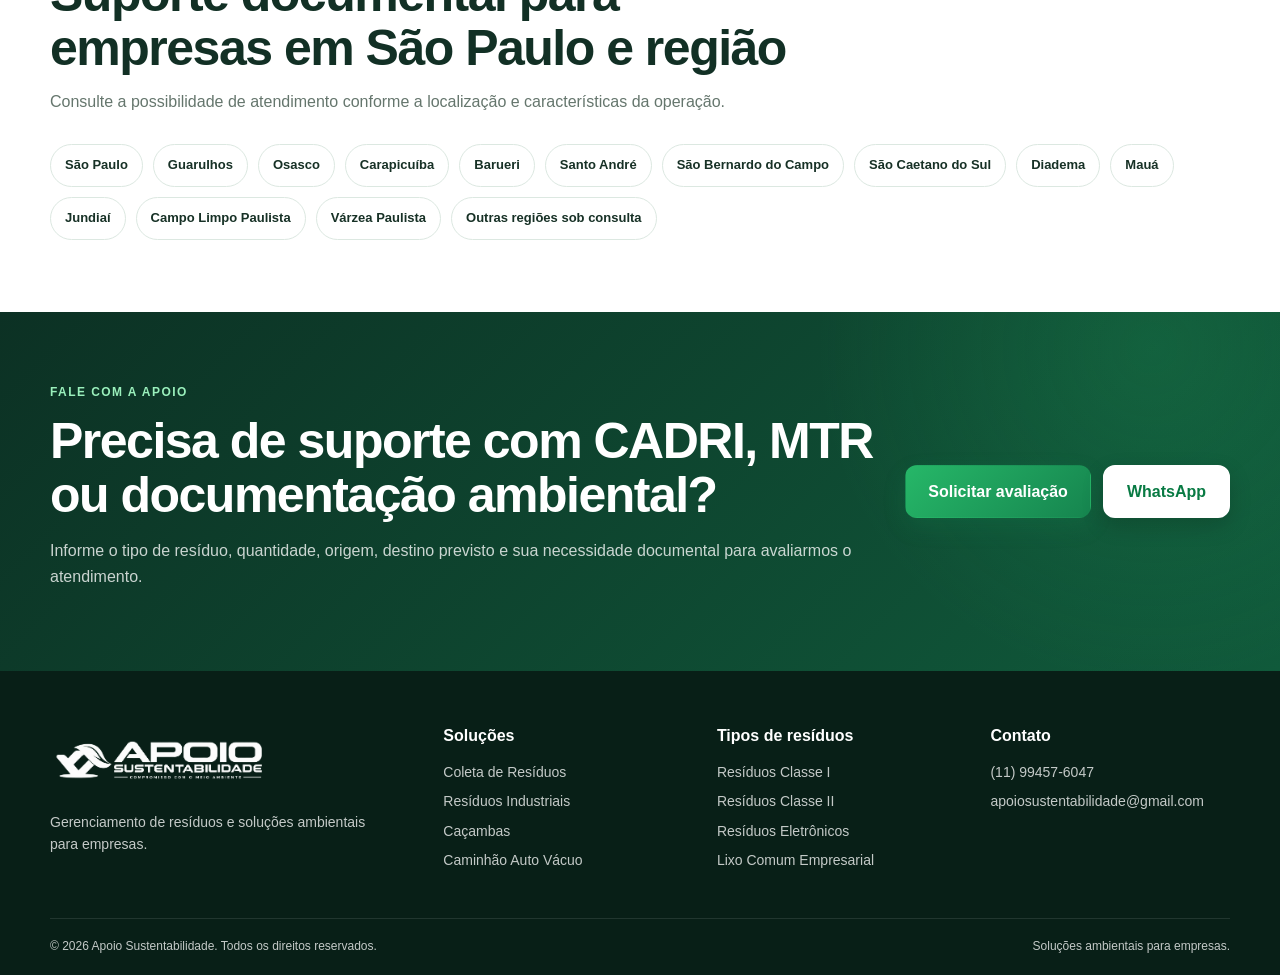
==== commit fd77d56b: "Padroniza formulário da página CADRI MTR e Documentação Ambiental" ====
--- a/cadri-mtr-documentacao-ambiental.html
+++ b/cadri-mtr-documentacao-ambiental.html
@@ -201,11 +201,43 @@
                 Cidade / local
               </label>
 
-              <input
-                id="cidade"
-                type="text"
-                placeholder="Ex.: São Paulo - SP"
-              >
+              <select id="cidade">
+  <option value="">Selecione o município</option>
+
+  <optgroup label="São Paulo e Grande São Paulo">
+    <option>São Paulo - SP</option>
+    <option>Guarulhos - SP</option>
+    <option>Osasco - SP</option>
+    <option>Carapicuíba - SP</option>
+    <option>Barueri - SP</option>
+    <option>Santo André - SP</option>
+    <option>São Bernardo do Campo - SP</option>
+    <option>São Caetano do Sul - SP</option>
+    <option>Diadema - SP</option>
+    <option>Mauá - SP</option>
+    <option>Poá - SP</option>
+    <option>Arujá - SP</option>
+    <option>Suzano - SP</option>
+    <option>Caieiras - SP</option>
+    <option>Itaquaquecetuba - SP</option>
+    <option>Santa Isabel - SP</option>
+  </optgroup>
+
+  <optgroup label="Jundiaí e Região">
+    <option>Jundiaí - SP</option>
+    <option>Campo Limpo Paulista - SP</option>
+    <option>Várzea Paulista - SP</option>
+  </optgroup>
+
+  <option value="Outro município">Outro município</option>
+</select>
+
+<input
+  id="cidadeOutro"
+  type="text"
+  placeholder="Digite o município e UF"
+  style="display: none; margin-top: 10px;"
+>
             </div>
 
           </div>
@@ -939,7 +971,7 @@
 </a>
 
 
-<script src="script.js?v=20260906-3"></script>
+<script src="script.js?v=20260909-1"></script>
 
 </body>
 </html>
--- a/styles.css
+++ b/styles.css
@@ -84,7 +84,8 @@
   display: flex;
   align-items: center;
   justify-content: space-between;
-  gap: 26px;
+  flex-wrap: nowrap;
+  gap: 14px;
 }
 
 .brand {
@@ -2245,3 +2246,263 @@
     bottom: 85px !important;
   }
 }
+
+/* =========================================================
+   ECONOMIA CIRCULAR - DESTAQUE VISUAL
+   ========================================================= */
+
+.circular-section {
+  position: relative;
+  background:
+    linear-gradient(
+      90deg,
+      rgba(3, 48, 34, 0.78) 0%,
+      rgba(3, 48, 34, 0.58) 25%,
+      rgba(3, 48, 34, 0.25) 48%,
+      rgba(3, 48, 34, 0.05) 68%,
+      rgba(3, 48, 34, 0.00) 100%
+    ),
+    url("reciclaveis.png") center center / cover no-repeat;
+  overflow: hidden;
+}
+
+.circular-section .container {
+  position: relative;
+  z-index: 2;
+}
+
+.circular-section .value-content,
+.circular-section .value-panel {
+  position: relative;
+  z-index: 2;
+}
+/* ECONOMIA CIRCULAR - PAINEL CLARO */
+
+.circular-section .value-panel {
+  background: rgba(255, 255, 255, 0.82);
+  border: 1px solid rgba(255, 255, 255, 0.75);
+  box-shadow: 0 12px 35px rgba(0, 0, 0, 0.16);
+  backdrop-filter: blur(6px);
+}
+
+.circular-section .value-panel > strong {
+  color: #064b38;
+}
+
+.circular-section .value-panel li {
+  color: #064b38;
+  border-color: rgba(6, 75, 56, 0.15);
+}
+
+/* ECONOMIA CIRCULAR - PAINEL CLARO */
+
+.circular-section .value-panel {
+  background: rgba(255, 255, 255, 0.88) !important;
+  border: 1px solid rgba(255, 255, 255, 0.9) !important;
+  box-shadow: 0 12px 35px rgba(0, 0, 0, 0.16) !important;
+  backdrop-filter: blur(6px);
+}
+
+.circular-section .value-panel > strong {
+  color: #064b38 !important;
+}
+
+.circular-section .value-panel .check-list li {
+  color: #064b38 !important;
+  border-color: rgba(6, 75, 56, 0.15) !important;
+}
+
+.circular-section .value-panel .check-list li::before {
+  color: #19a85b !important;
+}
+
+/* =========================================================
+   MENU SUSPENSO - SERVIÇOS
+   ========================================================= */
+
+.nav-dropdown {
+  position: relative;
+}
+
+.nav-dropdown-toggle {
+  display: inline-flex;
+  align-items: center;
+  gap: 6px;
+}
+
+.nav-dropdown-menu {
+  position: absolute;
+  top: calc(100% + 12px);
+  left: 50%;
+  transform: translateX(-50%) translateY(8px);
+  width: 310px;
+  padding: 10px;
+  background: rgba(255, 255, 255, 0.98);
+  border: 1px solid rgba(6, 75, 56, 0.10);
+  border-radius: 16px;
+  box-shadow: 0 18px 45px rgba(0, 0, 0, 0.16);
+  opacity: 0;
+  visibility: hidden;
+  pointer-events: none;
+  transition: 0.22s ease;
+  z-index: 9999;
+}
+
+.nav-dropdown-menu a {
+  display: block;
+  padding: 11px 14px;
+  border-radius: 10px;
+  color: #173b31;
+  font-size: 14px;
+  font-weight: 600;
+  line-height: 1.3;
+  text-decoration: none;
+  transition: 0.18s ease;
+}
+
+.nav-dropdown-menu a:hover {
+  background: #eef8f3;
+  color: #0d8f52;
+}
+
+.nav-dropdown:hover .nav-dropdown-menu,
+.nav-dropdown:focus-within .nav-dropdown-menu {
+  opacity: 1;
+  visibility: visible;
+  pointer-events: auto;
+  transform: translateX(-50%) translateY(0);
+}
+
+@media (max-width: 900px) {
+  .nav-dropdown {
+    width: 100%;
+  }
+
+  .nav-dropdown-toggle {
+    width: 100%;
+  }
+
+  .nav-dropdown-menu {
+    position: static;
+    width: 100%;
+    margin-top: 8px;
+    padding: 8px;
+    transform: none;
+    opacity: 1;
+    visibility: visible;
+    pointer-events: auto;
+    box-shadow: none;
+    border-radius: 12px;
+    background: rgba(240, 248, 244, 0.9);
+  }
+
+  .nav-dropdown-menu a {
+    padding: 10px 12px;
+  }
+}
+
+/* =====================================================
+   WHATSAPP FLUTUANTE - AJUSTE FINAL
+===================================================== */
+
+.whatsapp-float {
+  position: fixed !important;
+  right: 20px !important;
+  bottom: 10px !important;
+  z-index: 9999 !important;
+
+  width: 62px !important;
+  height: 62px !important;
+  min-width: 62px !important;
+  min-height: 62px !important;
+
+  display: flex !important;
+  align-items: center !important;
+  justify-content: center !important;
+
+  padding: 0 !important;
+  border-radius: 50% !important;
+
+  background: #25D366 !important;
+  border: 3px solid #ffffff !important;
+
+  box-shadow:
+    0 5px 15px rgba(0, 0, 0, 0.28),
+    0 0 0 0 rgba(37, 211, 102, 0.55) !important;
+
+  font-size: 0 !important;
+  overflow: visible !important;
+
+  animation: whatsapp-chamar 2.2s infinite !important;
+}
+
+/* Ícone do WhatsApp */
+.whatsapp-float img,
+.whatsapp-float svg {
+  width: 34px !important;
+  height: 34px !important;
+  object-fit: contain !important;
+}
+
+/* Movimento para chamar atenção */
+@keyframes whatsapp-chamar {
+  0% {
+    transform: translateY(0) rotate(0deg);
+    box-shadow:
+      0 5px 15px rgba(0, 0, 0, 0.28),
+      0 0 0 0 rgba(37, 211, 102, 0.55);
+  }
+
+  5% {
+    transform: translateY(-3px) rotate(-5deg);
+  }
+
+  10% {
+    transform: translateY(-3px) rotate(5deg);
+  }
+
+  15% {
+    transform: translateY(-3px) rotate(-5deg);
+  }
+
+  20% {
+    transform: translateY(0) rotate(0deg);
+  }
+
+  40% {
+    box-shadow:
+      0 5px 15px rgba(0, 0, 0, 0.28),
+      0 0 0 12px rgba(37, 211, 102, 0);
+  }
+
+  100% {
+    transform: translateY(0) rotate(0deg);
+    box-shadow:
+      0 5px 15px rgba(0, 0, 0, 0.28),
+      0 0 0 0 rgba(37, 211, 102, 0);
+  }
+}
+
+.whatsapp-float:hover {
+  animation-play-state: paused !important;
+  transform: scale(1.10) !important;
+}
+
+/* Celular */
+@media (max-width: 820px) {
+  .whatsapp-float {
+    right: 12px !important;
+    bottom: 8px !important;
+
+    width: 56px !important;
+    height: 56px !important;
+    min-width: 56px !important;
+    min-height: 56px !important;
+  }
+
+  .whatsapp-float img,
+  .whatsapp-float svg {
+    width: 31px !important;
+    height: 31px !important;
+  }
+}
